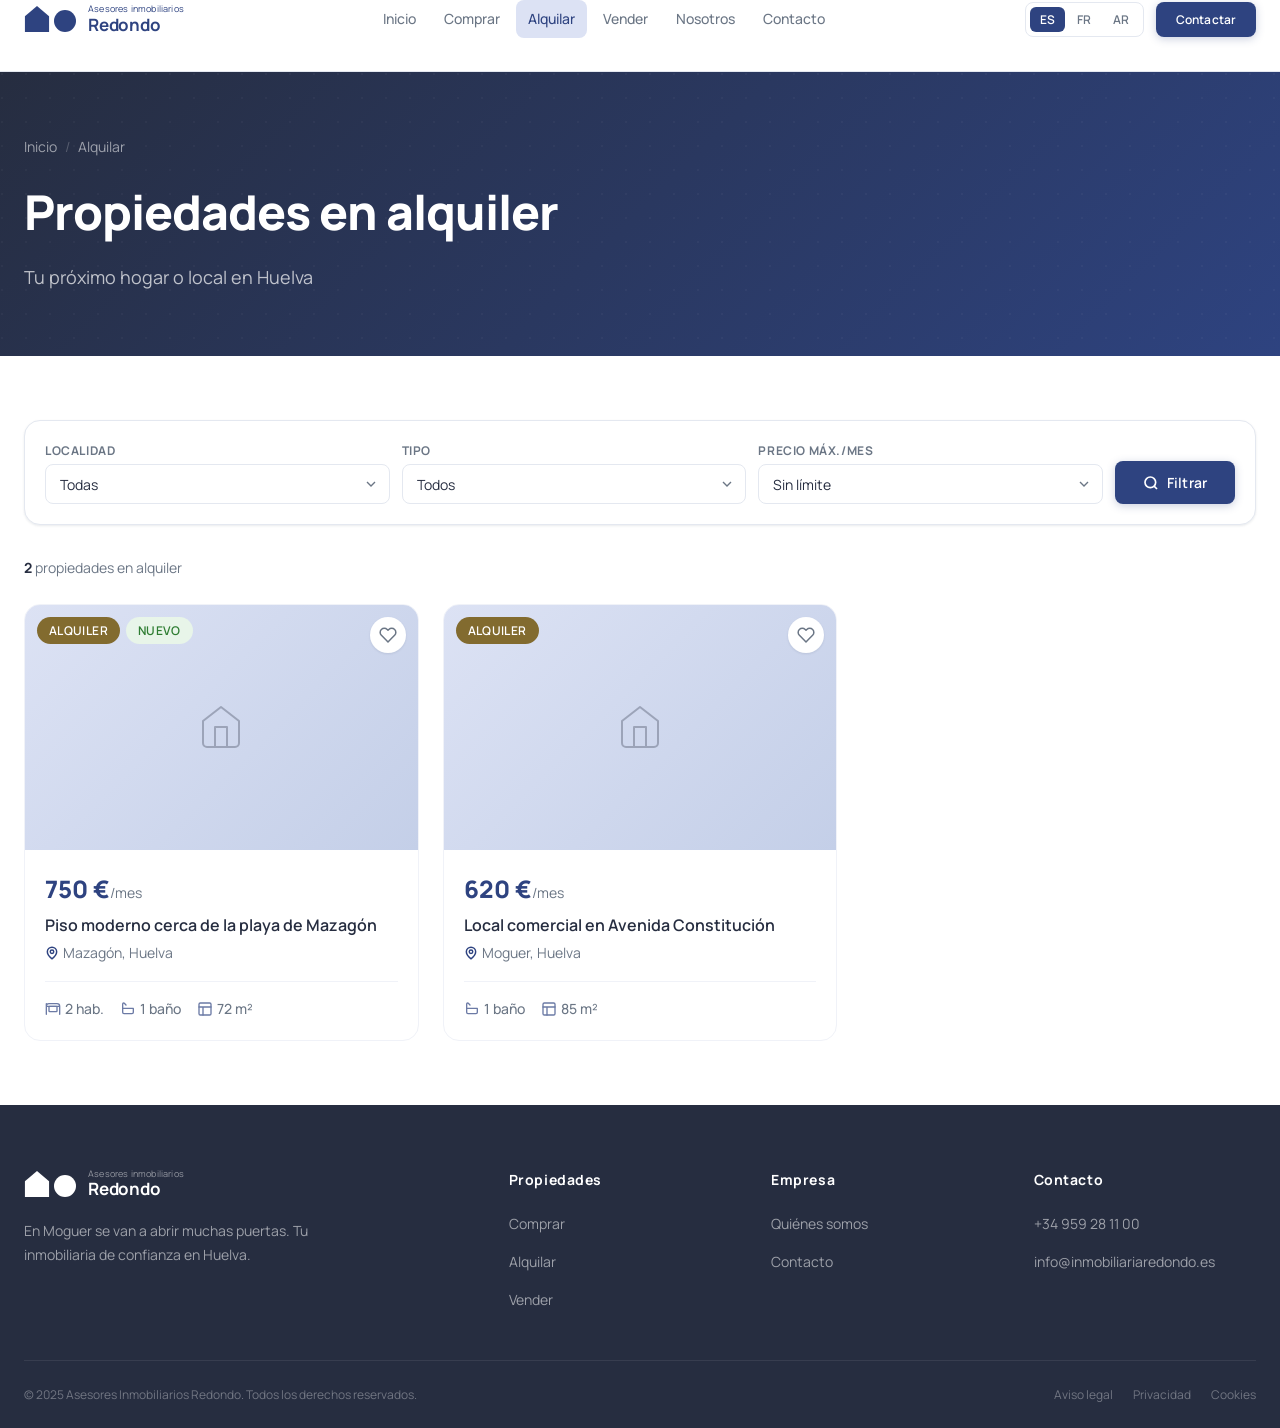
==== inmobiliaria-redondo/alquiler.html @ 1a1a8c9d "Add files via upload" ====
<!DOCTYPE html>
<html lang="es" dir="ltr">
<head>
  <meta charset="UTF-8">
  <meta name="viewport" content="width=device-width, initial-scale=1.0">
  <title>Alquilar — Asesores Inmobiliarios Redondo</title>
  <meta name="description" content="Propiedades en alquiler en Moguer y Huelva. Pisos, locales y más. Asesores Inmobiliarios Redondo.">
  <link rel="preconnect" href="https://fonts.googleapis.com">
  <link rel="preconnect" href="https://fonts.gstatic.com" crossorigin>
  <link href="https://fonts.googleapis.com/css2?family=Manrope:wght@300;400;500;600;700;800&display=swap" rel="stylesheet">
  <link rel="stylesheet" href="./assets/css/styles.css">
</head>
<body class="page-body">

  <header class="header" role="banner">
    <div class="container">
      <div class="header-inner">
        <a href="./index.html" class="logo" aria-label="Asesores Inmobiliarios Redondo — Inicio">
          <div class="logo-mark">
            <svg class="logo-house" width="28" height="30" viewBox="0 0 28 30" aria-hidden="true"><polygon points="14,1 27,12 27,29 1,29 1,12"/></svg>
            <svg class="logo-circle-svg" width="23" height="23" viewBox="0 0 23 23" aria-hidden="true"><circle cx="11.5" cy="11.5" r="11.5"/></svg>
          </div>
          <div class="logo-text">
            <span class="eyebrow">Asesores inmobiliarios</span>
            <span class="brand">Redondo</span>
          </div>
        </a>
        <nav class="nav" aria-label="Navegación principal">
          <a href="./index.html"    class="nav-link">Inicio</a>
          <a href="./comprar.html"  class="nav-link">Comprar</a>
          <a href="./alquiler.html" class="nav-link">Alquilar</a>
          <a href="./vender.html"   class="nav-link">Vender</a>
          <a href="./nosotros.html" class="nav-link">Nosotros</a>
          <a href="./contacto.html" class="nav-link">Contacto</a>
        </nav>
        <div class="header-actions">
          <div class="lang-selector" role="group" aria-label="Idioma">
            <button class="lang-btn active" data-lang="es">ES</button>
            <button class="lang-btn" data-lang="fr">FR</button>
            <button class="lang-btn" data-lang="ar">AR</button>
          </div>
          <a href="./contacto.html" class="btn btn-primary btn-sm">Contactar</a>
          <button class="nav-toggle" aria-expanded="false" aria-label="Abrir menú">
            <span></span><span></span><span></span>
          </button>
        </div>
      </div>
    </div>
  </header>

  <nav class="mobile-nav" aria-label="Menú móvil">
    <a href="./index.html"    class="nav-link">Inicio</a>
    <a href="./comprar.html"  class="nav-link">Comprar</a>
    <a href="./alquiler.html" class="nav-link">Alquilar</a>
    <a href="./vender.html"   class="nav-link">Vender</a>
    <a href="./nosotros.html" class="nav-link">Nosotros</a>
    <a href="./contacto.html" class="nav-link">Contacto</a>
    <div class="mobile-lang">
      <button class="lang-btn active" data-lang="es">ES</button>
      <button class="lang-btn" data-lang="fr">FR</button>
      <button class="lang-btn" data-lang="ar">AR</button>
    </div>
  </nav>

  <main>
    <section class="page-hero" aria-label="Propiedades en alquiler">
      <div class="container">
        <nav class="breadcrumb" aria-label="Ruta de navegación">
          <a href="./index.html">Inicio</a>
          <span class="breadcrumb-sep" aria-hidden="true">/</span>
          <span aria-current="page">Alquilar</span>
        </nav>
        <h1 class="page-hero-title">Propiedades en alquiler</h1>
        <p class="page-hero-subtitle">Tu próximo hogar o local en Huelva</p>
      </div>
    </section>

    <section class="section-sm">
      <div class="container">

        <div class="filters-bar" role="search" aria-label="Filtros">
          <div class="filter-group">
            <label class="filter-label" for="fa-localidad">Localidad</label>
            <select class="filter-control" id="fa-localidad">
              <option value="">Todas</option>
              <option value="moguer">Moguer</option>
              <option value="huelva">Huelva capital</option>
              <option value="mazagon">Mazagón</option>
              <option value="almonte">Almonte</option>
            </select>
          </div>
          <div class="filter-group">
            <label class="filter-label" for="fa-tipo">Tipo</label>
            <select class="filter-control" id="fa-tipo">
              <option value="">Todos</option>
              <option value="piso">Piso / Apartamento</option>
              <option value="chalet">Chalet</option>
              <option value="local">Local comercial</option>
            </select>
          </div>
          <div class="filter-group">
            <label class="filter-label" for="fa-precio">Precio máx./mes</label>
            <select class="filter-control" id="fa-precio">
              <option value="">Sin límite</option>
              <option value="500">Hasta 500 €</option>
              <option value="800">Hasta 800 €</option>
              <option value="1200">Hasta 1.200 €</option>
              <option value="2000">Hasta 2.000 €</option>
            </select>
          </div>
          <button class="btn btn-primary" onclick="filterAlquiler()" style="align-self:flex-end">
            <svg width="16" height="16" viewBox="0 0 24 24" fill="none" stroke="currentColor" stroke-width="2.5" aria-hidden="true"><circle cx="11" cy="11" r="8"/><path d="m21 21-4.35-4.35"/></svg>
            Filtrar
          </button>
        </div>

        <div class="results-meta">
          <p class="results-count"><strong id="results-count-a">2</strong> propiedades en alquiler</p>
        </div>

        <div class="property-grid" id="alquiler-grid" aria-label="Propiedades en alquiler"></div>

      </div>
    </section>
  </main>

  <footer class="footer" role="contentinfo">
    <div class="container">
      <div class="footer-grid">
        <div class="footer-brand">
          <a href="./index.html" class="logo">
            <div class="logo-mark">
              <svg class="logo-house" width="28" height="30" viewBox="0 0 28 30" aria-hidden="true"><polygon points="14,1 27,12 27,29 1,29 1,12"/></svg>
              <svg class="logo-circle-svg" width="23" height="23" viewBox="0 0 23 23" aria-hidden="true"><circle cx="11.5" cy="11.5" r="11.5"/></svg>
            </div>
            <div class="logo-text">
              <span class="eyebrow">Asesores inmobiliarios</span>
              <span class="brand">Redondo</span>
            </div>
          </a>
          <p class="footer-desc">En Moguer se van a abrir muchas puertas. Tu inmobiliaria de confianza en Huelva.</p>
        </div>
        <div>
          <h3 class="footer-col-title">Propiedades</h3>
          <ul class="footer-links">
            <li><a href="./comprar.html"  class="footer-link">Comprar</a></li>
            <li><a href="./alquiler.html" class="footer-link">Alquilar</a></li>
            <li><a href="./vender.html"   class="footer-link">Vender</a></li>
          </ul>
        </div>
        <div>
          <h3 class="footer-col-title">Empresa</h3>
          <ul class="footer-links">
            <li><a href="./nosotros.html" class="footer-link">Quiénes somos</a></li>
            <li><a href="./contacto.html" class="footer-link">Contacto</a></li>
          </ul>
        </div>
        <div>
          <h3 class="footer-col-title">Contacto</h3>
          <ul class="footer-links">
            <li><a href="tel:+34959281100" class="footer-link">+34 959 28 11 00</a></li>
            <li><a href="mailto:info@inmobiliariaredondo.es" class="footer-link">info@inmobiliariaredondo.es</a></li>
          </ul>
        </div>
      </div>
      <div class="footer-bottom">
        <p class="footer-copy">© 2025 Asesores Inmobiliarios Redondo. Todos los derechos reservados.</p>
        <nav class="footer-legal" aria-label="Legal">
          <a href="#">Aviso legal</a>
          <a href="#">Privacidad</a>
          <a href="#">Cookies</a>
        </nav>
      </div>
    </div>
  </footer>

  <script src="./assets/js/i18n.js"></script>
  <script src="./assets/js/properties.js"></script>
  <script src="./assets/js/main.js"></script>
  <script>
    var allAlquiler = [];

    document.addEventListener('DOMContentLoaded', function () {
      allAlquiler = window.Properties.getAlquiler();
      renderAlquiler(allAlquiler);
    });

    function renderAlquiler(props) {
      var grid = document.getElementById('alquiler-grid');
      document.getElementById('results-count-a').textContent = props.length;
      window.Properties.renderGrid(grid, props, './');
    }

    function filterAlquiler() {
      var localidad = document.getElementById('fa-localidad').value.toLowerCase();
      var tipo      = document.getElementById('fa-tipo').value.toLowerCase();
      var precioMax = parseInt(document.getElementById('fa-precio').value, 10) || Infinity;

      var filtered = allAlquiler.filter(function (p) {
        return (!localidad || p.localidad.toLowerCase().includes(localidad)) &&
               (!tipo      || p.categoria === tipo) &&
               (p.precio <= precioMax);
      });
      renderAlquiler(filtered);
    }
  </script>
</body>
</html>
---- inmobiliaria-redondo/assets/css/styles.css ----
/* ============================================================
   Inmobiliaria Redondo — Stylesheet
   ============================================================ */

/* ── Google Fonts ─────────────────────────────────────────── */
@import url('https://fonts.googleapis.com/css2?family=Manrope:wght@300;400;500;600;700;800&display=swap');

/* ── Custom Properties ────────────────────────────────────── */
:root {
  /* Brand colors */
  --c-primary:       #2e4380;
  --c-primary-light: #dce2f4;
  --c-dark:          #262d40;
  --c-gold:          #826b2f;
  --c-beige:         #d6c393;
  --c-white:         #ffffff;

  /* UI colors */
  --c-bg:            #f7f8fc;
  --c-surface:       #ffffff;
  --c-text:          #262d40;
  --c-text-muted:    #6b7685;
  --c-border:        #e4e8f0;
  --c-border-light:  #f0f2f8;

  /* Shadows */
  --shadow-sm:  0 1px 3px rgba(38,45,64,.06), 0 1px 2px rgba(38,45,64,.04);
  --shadow-md:  0 4px 12px rgba(38,45,64,.08), 0 2px 6px rgba(38,45,64,.05);
  --shadow-lg:  0 12px 32px rgba(38,45,64,.10), 0 4px 12px rgba(38,45,64,.06);
  --shadow-xl:  0 24px 48px rgba(38,45,64,.12);

  /* Spacing */
  --space-1:  0.25rem;
  --space-2:  0.5rem;
  --space-3:  0.75rem;
  --space-4:  1rem;
  --space-5:  1.25rem;
  --space-6:  1.5rem;
  --space-8:  2rem;
  --space-10: 2.5rem;
  --space-12: 3rem;
  --space-16: 4rem;
  --space-20: 5rem;
  --space-24: 6rem;
  --space-32: 8rem;

  /* Border radius */
  --radius-sm:  4px;
  --radius-md:  8px;
  --radius-lg:  12px;
  --radius-xl:  16px;
  --radius-2xl: 24px;
  --radius-full: 9999px;

  /* Typography */
  --font:        'Manrope', -apple-system, BlinkMacSystemFont, 'Segoe UI', sans-serif;
  --text-xs:    0.75rem;
  --text-sm:    0.875rem;
  --text-base:  1rem;
  --text-lg:    1.125rem;
  --text-xl:    1.25rem;
  --text-2xl:   1.5rem;
  --text-3xl:   1.875rem;
  --text-4xl:   2.25rem;
  --text-5xl:   3rem;
  --text-6xl:   3.75rem;

  /* Transitions */
  --transition: 200ms ease;
  --transition-slow: 350ms ease;

  /* Layout */
  --container-max: 1280px;
  --header-h: 72px;
}

/* ── Reset ────────────────────────────────────────────────── */
*, *::before, *::after { box-sizing: border-box; margin: 0; padding: 0; }

html {
  font-size: 16px;
  scroll-behavior: smooth;
  -webkit-text-size-adjust: 100%;
}

body {
  font-family: var(--font);
  font-size: var(--text-base);
  line-height: 1.6;
  color: var(--c-text);
  background: var(--c-white);
  -webkit-font-smoothing: antialiased;
}

img, video { display: block; max-width: 100%; height: auto; }
a { color: inherit; text-decoration: none; }
ul, ol { list-style: none; }
button { font-family: inherit; cursor: pointer; border: none; background: none; }
input, textarea, select { font-family: inherit; }
svg { display: block; }

/* ── Utilities ────────────────────────────────────────────── */
.container {
  width: 100%;
  max-width: var(--container-max);
  margin-inline: auto;
  padding-inline: var(--space-6);
}

.sr-only {
  position: absolute;
  width: 1px; height: 1px;
  padding: 0; margin: -1px;
  overflow: hidden;
  clip: rect(0,0,0,0);
  white-space: nowrap;
  border: 0;
}

.text-center { text-align: center; }
.text-muted  { color: var(--c-text-muted); }
.font-semibold { font-weight: 600; }
.font-bold     { font-weight: 700; }

/* ── Buttons ──────────────────────────────────────────────── */
.btn {
  display: inline-flex;
  align-items: center;
  justify-content: center;
  gap: var(--space-2);
  padding: 0.75rem 1.75rem;
  border-radius: var(--radius-md);
  font-size: var(--text-sm);
  font-weight: 600;
  letter-spacing: 0.01em;
  transition: background var(--transition), color var(--transition),
              box-shadow var(--transition), transform var(--transition);
  white-space: nowrap;
}

.btn:hover { transform: translateY(-1px); }
.btn:active { transform: translateY(0); }

.btn-primary {
  background: var(--c-primary);
  color: var(--c-white);
  box-shadow: 0 2px 8px rgba(46,67,128,.25);
}
.btn-primary:hover {
  background: #253872;
  box-shadow: 0 4px 16px rgba(46,67,128,.35);
}

.btn-secondary {
  background: var(--c-white);
  color: var(--c-primary);
  border: 1.5px solid var(--c-primary);
}
.btn-secondary:hover {
  background: var(--c-primary-light);
}

.btn-ghost {
  background: transparent;
  color: var(--c-primary);
  padding-inline: var(--space-4);
}
.btn-ghost:hover {
  background: var(--c-primary-light);
}

.btn-gold {
  background: var(--c-gold);
  color: var(--c-white);
  box-shadow: 0 2px 8px rgba(130,107,47,.25);
}
.btn-gold:hover {
  background: #6e5a27;
  box-shadow: 0 4px 16px rgba(130,107,47,.35);
}

.btn-lg { padding: 1rem 2.25rem; font-size: var(--text-base); }
.btn-sm { padding: 0.5rem 1.25rem; font-size: var(--text-xs); }

/* ── Badge / Tag ──────────────────────────────────────────── */
.badge {
  display: inline-flex;
  align-items: center;
  padding: 0.25rem 0.75rem;
  border-radius: var(--radius-full);
  font-size: var(--text-xs);
  font-weight: 600;
  letter-spacing: 0.03em;
  text-transform: uppercase;
}

.badge-primary { background: var(--c-primary-light); color: var(--c-primary); }
.badge-gold    { background: #f5edd9; color: var(--c-gold); }
.badge-venta   { background: var(--c-primary); color: var(--c-white); }
.badge-alquiler{ background: var(--c-gold); color: var(--c-white); }
.badge-new     { background: #e8f5e9; color: #2e7d32; }

/* ── Section Titles ───────────────────────────────────────── */
.section-label {
  display: block;
  font-size: var(--text-xs);
  font-weight: 700;
  letter-spacing: 0.1em;
  text-transform: uppercase;
  color: var(--c-primary);
  margin-bottom: var(--space-3);
}

.section-title {
  font-size: clamp(var(--text-2xl), 3.5vw, var(--text-4xl));
  font-weight: 700;
  line-height: 1.2;
  color: var(--c-dark);
  margin-bottom: var(--space-4);
}

.section-subtitle {
  font-size: var(--text-lg);
  color: var(--c-text-muted);
  line-height: 1.7;
  max-width: 56ch;
}

.section { padding-block: var(--space-24); }
.section-sm { padding-block: var(--space-16); }

/* ── Divider ──────────────────────────────────────────────── */
.divider {
  width: 48px;
  height: 3px;
  background: var(--c-primary);
  border-radius: var(--radius-full);
  margin-top: var(--space-4);
}
.divider-gold { background: var(--c-gold); }

/* ============================================================
   HEADER
   ============================================================ */
.header {
  position: fixed;
  top: 0;
  left: 0;
  right: 0;
  z-index: 100;
  height: var(--header-h);
  background: var(--c-white);
  border-bottom: 1px solid var(--c-border);
  transition: box-shadow var(--transition-slow), background var(--transition-slow);
}

.header.scrolled {
  box-shadow: var(--shadow-md);
}

.header-inner {
  display: flex;
  align-items: center;
  justify-content: space-between;
  height: 100%;
}

/* Logo */
.logo {
  display: flex;
  align-items: center;
  gap: var(--space-3);
  flex-shrink: 0;
}

.logo-mark {
  display: flex;
  align-items: flex-end;
  gap: 4px;
}

.logo-house {
  width: 26px;
  height: 28px;
  fill: var(--c-primary);
}

.logo-circle-svg {
  width: 22px;
  height: 22px;
  fill: var(--c-primary);
  margin-bottom: 1px;
}

.logo-text {
  line-height: 1.15;
}

.logo-text .eyebrow {
  display: block;
  font-size: 9px;
  font-weight: 400;
  color: var(--c-primary);
  letter-spacing: 0.02em;
}

.logo-text .brand {
  display: block;
  font-size: 17px;
  font-weight: 700;
  color: var(--c-primary);
  letter-spacing: -0.01em;
}

/* Nav */
.nav {
  display: flex;
  align-items: center;
  gap: var(--space-1);
}

.nav-link {
  display: inline-flex;
  align-items: center;
  padding: var(--space-2) var(--space-3);
  font-size: var(--text-sm);
  font-weight: 500;
  color: var(--c-text-muted);
  border-radius: var(--radius-md);
  transition: color var(--transition), background var(--transition);
  position: relative;
}

.nav-link:hover,
.nav-link.active {
  color: var(--c-primary);
  background: var(--c-primary-light);
}

/* Header actions */
.header-actions {
  display: flex;
  align-items: center;
  gap: var(--space-3);
}

/* Language selector */
.lang-selector {
  display: flex;
  align-items: center;
  gap: 2px;
  border: 1px solid var(--c-border);
  border-radius: var(--radius-md);
  padding: 4px;
}

.lang-btn {
  padding: 4px 10px;
  font-size: var(--text-xs);
  font-weight: 600;
  color: var(--c-text-muted);
  border-radius: 6px;
  transition: color var(--transition), background var(--transition);
}

.lang-btn:hover { color: var(--c-primary); }

.lang-btn.active {
  background: var(--c-primary);
  color: var(--c-white);
}

/* Mobile toggle */
.nav-toggle {
  display: none;
  flex-direction: column;
  justify-content: center;
  gap: 5px;
  width: 36px;
  height: 36px;
  padding: 6px;
  border-radius: var(--radius-md);
  cursor: pointer;
  transition: background var(--transition);
}

.nav-toggle:hover { background: var(--c-primary-light); }

.nav-toggle span {
  display: block;
  height: 2px;
  background: var(--c-dark);
  border-radius: var(--radius-full);
  transition: transform var(--transition), opacity var(--transition), width var(--transition);
}

.nav-toggle.open span:nth-child(1) { transform: translateY(7px) rotate(45deg); }
.nav-toggle.open span:nth-child(2) { opacity: 0; }
.nav-toggle.open span:nth-child(3) { transform: translateY(-7px) rotate(-45deg); }

/* ── Mobile Nav ───────────────────────────────────────────── */
.mobile-nav {
  position: fixed;
  inset: var(--header-h) 0 0 0;
  background: var(--c-white);
  z-index: 99;
  padding: var(--space-6);
  display: flex;
  flex-direction: column;
  gap: var(--space-2);
  transform: translateX(100%);
  transition: transform var(--transition-slow);
  overflow-y: auto;
}

.mobile-nav.open { transform: translateX(0); }

.mobile-nav .nav-link {
  padding: var(--space-4);
  font-size: var(--text-base);
  border: 1px solid var(--c-border-light);
}

.mobile-lang {
  display: flex;
  gap: var(--space-2);
  margin-top: var(--space-4);
  padding-top: var(--space-4);
  border-top: 1px solid var(--c-border);
}

/* ── Page Offset ──────────────────────────────────────────── */
.page-body { padding-top: var(--header-h); }

/* ============================================================
   HERO
   ============================================================ */
.hero {
  position: relative;
  min-height: calc(100svh - var(--header-h));
  display: flex;
  align-items: center;
  background: var(--c-dark);
  overflow: hidden;
}

.hero-bg {
  position: absolute;
  inset: 0;
  background: linear-gradient(135deg, var(--c-dark) 0%, #1a2236 40%, #2e4380 100%);
}

.hero-pattern {
  position: absolute;
  inset: 0;
  opacity: 0.04;
  background-image:
    radial-gradient(circle at 2px 2px, var(--c-white) 1px, transparent 0);
  background-size: 32px 32px;
}

.hero-shapes {
  position: absolute;
  inset: 0;
  pointer-events: none;
}

.hero-shape {
  position: absolute;
  border-radius: var(--radius-full);
  background: var(--c-primary);
  opacity: 0.15;
}

.hero-shape-1 {
  width: 480px;
  height: 480px;
  top: -120px;
  right: -80px;
}

.hero-shape-2 {
  width: 240px;
  height: 240px;
  bottom: 60px;
  right: 200px;
  opacity: 0.08;
}

.hero-shape-3 {
  width: 120px;
  height: 120px;
  top: 40%;
  left: 5%;
  opacity: 0.06;
}

.hero-content {
  position: relative;
  z-index: 2;
  padding-block: var(--space-24);
  max-width: 760px;
}

.hero-label {
  display: inline-flex;
  align-items: center;
  gap: var(--space-2);
  padding: var(--space-2) var(--space-4);
  background: rgba(220,226,244,.12);
  border: 1px solid rgba(220,226,244,.2);
  border-radius: var(--radius-full);
  font-size: var(--text-xs);
  font-weight: 600;
  letter-spacing: 0.08em;
  text-transform: uppercase;
  color: var(--c-beige);
  margin-bottom: var(--space-6);
}

.hero-title {
  font-size: clamp(var(--text-3xl), 5.5vw, var(--text-6xl));
  font-weight: 800;
  line-height: 1.1;
  color: var(--c-white);
  letter-spacing: -0.02em;
  margin-bottom: var(--space-6);
}

.hero-title em {
  font-style: normal;
  color: var(--c-beige);
}

.hero-subtitle {
  font-size: clamp(var(--text-base), 1.8vw, var(--text-lg));
  color: rgba(255,255,255,.72);
  line-height: 1.75;
  margin-bottom: var(--space-10);
  max-width: 52ch;
}

.hero-actions {
  display: flex;
  flex-wrap: wrap;
  gap: var(--space-3);
  margin-bottom: var(--space-12);
}

/* Hero search bar */
.hero-search {
  background: var(--c-white);
  border-radius: var(--radius-xl);
  padding: var(--space-5);
  box-shadow: var(--shadow-xl);
  display: flex;
  flex-wrap: wrap;
  gap: var(--space-3);
  align-items: flex-end;
  max-width: 680px;
}

.hero-search-field {
  display: flex;
  flex-direction: column;
  gap: var(--space-1);
  flex: 1;
  min-width: 140px;
}

.hero-search-field label {
  font-size: var(--text-xs);
  font-weight: 700;
  letter-spacing: 0.05em;
  text-transform: uppercase;
  color: var(--c-text-muted);
}

.hero-search-field select,
.hero-search-field input {
  border: 1.5px solid var(--c-border);
  border-radius: var(--radius-md);
  padding: 0.6rem 0.875rem;
  font-size: var(--text-sm);
  color: var(--c-text);
  background: var(--c-white);
  outline: none;
  transition: border-color var(--transition);
  appearance: none;
}

.hero-search-field select:focus,
.hero-search-field input:focus {
  border-color: var(--c-primary);
}

.hero-search-field select {
  background-image: url("data:image/svg+xml,%3Csvg xmlns='http://www.w3.org/2000/svg' width='16' height='16' viewBox='0 0 24 24' fill='none' stroke='%236b7685' stroke-width='2'%3E%3Cpath d='M6 9l6 6 6-6'/%3E%3C/svg%3E");
  background-repeat: no-repeat;
  background-position: right 10px center;
  padding-right: 2rem;
}

/* Hero stats */
.hero-stats {
  display: flex;
  flex-wrap: wrap;
  gap: var(--space-8);
  margin-top: var(--space-12);
}

.hero-stat-value {
  font-size: var(--text-3xl);
  font-weight: 800;
  color: var(--c-white);
  line-height: 1;
}

.hero-stat-label {
  font-size: var(--text-xs);
  color: rgba(255,255,255,.55);
  font-weight: 500;
  margin-top: var(--space-1);
  letter-spacing: 0.03em;
}

/* ============================================================
   PROPERTY CARDS
   ============================================================ */
.property-grid {
  display: grid;
  grid-template-columns: repeat(auto-fill, minmax(320px, 1fr));
  gap: var(--space-6);
}

.property-card {
  background: var(--c-surface);
  border-radius: var(--radius-xl);
  border: 1px solid var(--c-border-light);
  overflow: hidden;
  transition: box-shadow var(--transition-slow), transform var(--transition-slow);
  cursor: pointer;
}

.property-card:hover {
  box-shadow: var(--shadow-lg);
  transform: translateY(-3px);
}

.property-card-img {
  position: relative;
  aspect-ratio: 16 / 10;
  overflow: hidden;
  background: linear-gradient(135deg, var(--c-primary-light) 0%, #c8d3f0 100%);
}

.property-card-img img {
  width: 100%;
  height: 100%;
  object-fit: cover;
  transition: transform var(--transition-slow);
}

.property-card:hover .property-card-img img {
  transform: scale(1.04);
}

.property-card-img-placeholder {
  width: 100%;
  height: 100%;
  display: flex;
  align-items: center;
  justify-content: center;
  background: linear-gradient(135deg, var(--c-primary-light) 0%, #c4cfe8 100%);
}

.property-card-img-placeholder svg {
  opacity: 0.3;
}

.property-card-badge {
  position: absolute;
  top: var(--space-3);
  left: var(--space-3);
}

.property-card-favorite {
  position: absolute;
  top: var(--space-3);
  right: var(--space-3);
  width: 36px;
  height: 36px;
  background: var(--c-white);
  border-radius: var(--radius-full);
  display: flex;
  align-items: center;
  justify-content: center;
  box-shadow: var(--shadow-sm);
  color: var(--c-text-muted);
  transition: color var(--transition), transform var(--transition);
}

.property-card-favorite:hover {
  color: #e74c3c;
  transform: scale(1.1);
}

.property-card-body {
  padding: var(--space-5);
}

.property-card-price {
  font-size: var(--text-2xl);
  font-weight: 800;
  color: var(--c-primary);
  margin-bottom: var(--space-1);
}

.property-card-price span {
  font-size: var(--text-sm);
  font-weight: 400;
  color: var(--c-text-muted);
}

.property-card-title {
  font-size: var(--text-base);
  font-weight: 600;
  color: var(--c-dark);
  margin-bottom: var(--space-1);
  display: -webkit-box;
  -webkit-line-clamp: 2;
  -webkit-box-orient: vertical;
  overflow: hidden;
}

.property-card-location {
  display: flex;
  align-items: center;
  gap: var(--space-1);
  font-size: var(--text-sm);
  color: var(--c-text-muted);
  margin-bottom: var(--space-4);
}

.property-card-location svg {
  flex-shrink: 0;
  color: var(--c-primary);
}

.property-card-features {
  display: flex;
  align-items: center;
  gap: var(--space-4);
  padding-top: var(--space-4);
  border-top: 1px solid var(--c-border-light);
}

.property-card-feature {
  display: flex;
  align-items: center;
  gap: var(--space-1);
  font-size: var(--text-sm);
  font-weight: 500;
  color: var(--c-text-muted);
}

.property-card-feature svg {
  color: var(--c-primary);
  opacity: 0.7;
}

/* ============================================================
   SERVICES SECTION
   ============================================================ */
.services-grid {
  display: grid;
  grid-template-columns: repeat(auto-fill, minmax(240px, 1fr));
  gap: var(--space-6);
}

.service-card {
  padding: var(--space-8);
  background: var(--c-surface);
  border: 1px solid var(--c-border-light);
  border-radius: var(--radius-xl);
  transition: box-shadow var(--transition-slow), border-color var(--transition-slow), transform var(--transition-slow);
}

.service-card:hover {
  box-shadow: var(--shadow-md);
  border-color: var(--c-primary-light);
  transform: translateY(-2px);
}

.service-icon {
  width: 52px;
  height: 52px;
  background: var(--c-primary-light);
  border-radius: var(--radius-lg);
  display: flex;
  align-items: center;
  justify-content: center;
  margin-bottom: var(--space-5);
  color: var(--c-primary);
}

.service-title {
  font-size: var(--text-lg);
  font-weight: 700;
  color: var(--c-dark);
  margin-bottom: var(--space-3);
}

.service-desc {
  font-size: var(--text-sm);
  color: var(--c-text-muted);
  line-height: 1.7;
}

/* ============================================================
   STATS BAND
   ============================================================ */
.stats-band {
  background: var(--c-primary);
  padding-block: var(--space-16);
}

.stats-grid {
  display: grid;
  grid-template-columns: repeat(auto-fit, minmax(160px, 1fr));
  gap: var(--space-8);
  text-align: center;
}

.stat-value {
  font-size: clamp(var(--text-3xl), 4vw, var(--text-5xl));
  font-weight: 800;
  color: var(--c-white);
  line-height: 1;
  margin-bottom: var(--space-2);
}

.stat-label {
  font-size: var(--text-sm);
  color: rgba(255,255,255,.65);
  font-weight: 500;
  letter-spacing: 0.03em;
}

/* ============================================================
   CTA SECTION
   ============================================================ */
.cta-section {
  background: linear-gradient(135deg, var(--c-dark) 0%, var(--c-primary) 100%);
  padding-block: var(--space-24);
  text-align: center;
  position: relative;
  overflow: hidden;
}

.cta-section::before {
  content: '';
  position: absolute;
  inset: 0;
  background-image: radial-gradient(circle at 2px 2px, rgba(255,255,255,.04) 1px, transparent 0);
  background-size: 28px 28px;
}

.cta-section .container { position: relative; z-index: 1; }

.cta-title {
  font-size: clamp(var(--text-2xl), 3.5vw, var(--text-4xl));
  font-weight: 800;
  color: var(--c-white);
  margin-bottom: var(--space-4);
  letter-spacing: -0.01em;
}

.cta-subtitle {
  font-size: var(--text-lg);
  color: rgba(255,255,255,.7);
  margin-bottom: var(--space-10);
  max-width: 52ch;
  margin-inline: auto;
}

.cta-actions {
  display: flex;
  flex-wrap: wrap;
  gap: var(--space-4);
  justify-content: center;
}

/* ============================================================
   PAGE HERO (páginas interiores)
   ============================================================ */
.page-hero {
  background: linear-gradient(135deg, var(--c-dark) 0%, var(--c-primary) 100%);
  padding-block: var(--space-16);
  position: relative;
  overflow: hidden;
}

.page-hero::before {
  content: '';
  position: absolute;
  inset: 0;
  background-image: radial-gradient(circle at 2px 2px, rgba(255,255,255,.03) 1px, transparent 0);
  background-size: 24px 24px;
}

.page-hero .container { position: relative; z-index: 1; }

.page-hero-title {
  font-size: clamp(var(--text-3xl), 4vw, var(--text-5xl));
  font-weight: 800;
  color: var(--c-white);
  letter-spacing: -0.02em;
  margin-bottom: var(--space-3);
}

.page-hero-subtitle {
  font-size: var(--text-lg);
  color: rgba(255,255,255,.7);
}

/* Breadcrumb */
.breadcrumb {
  display: flex;
  align-items: center;
  gap: var(--space-2);
  font-size: var(--text-sm);
  color: rgba(255,255,255,.55);
  margin-bottom: var(--space-4);
}

.breadcrumb a { color: rgba(255,255,255,.55); transition: color var(--transition); }
.breadcrumb a:hover { color: var(--c-white); }
.breadcrumb-sep { opacity: 0.4; }

/* ============================================================
   FILTERS BAR
   ============================================================ */
.filters-bar {
  background: var(--c-surface);
  border: 1px solid var(--c-border);
  border-radius: var(--radius-xl);
  padding: var(--space-5);
  display: flex;
  flex-wrap: wrap;
  gap: var(--space-3);
  align-items: flex-end;
  margin-bottom: var(--space-8);
  box-shadow: var(--shadow-sm);
}

.filter-group {
  display: flex;
  flex-direction: column;
  gap: var(--space-1);
  flex: 1;
  min-width: 140px;
}

.filter-label {
  font-size: var(--text-xs);
  font-weight: 700;
  letter-spacing: 0.05em;
  text-transform: uppercase;
  color: var(--c-text-muted);
}

.filter-control {
  border: 1.5px solid var(--c-border);
  border-radius: var(--radius-md);
  padding: 0.6rem 0.875rem;
  font-size: var(--text-sm);
  color: var(--c-text);
  background: var(--c-white);
  outline: none;
  transition: border-color var(--transition);
  appearance: none;
  background-image: url("data:image/svg+xml,%3Csvg xmlns='http://www.w3.org/2000/svg' width='16' height='16' viewBox='0 0 24 24' fill='none' stroke='%236b7685' stroke-width='2'%3E%3Cpath d='M6 9l6 6 6-6'/%3E%3C/svg%3E");
  background-repeat: no-repeat;
  background-position: right 10px center;
  padding-right: 2rem;
}

.filter-control:focus { border-color: var(--c-primary); }

/* Results count */
.results-meta {
  display: flex;
  align-items: center;
  justify-content: space-between;
  gap: var(--space-4);
  flex-wrap: wrap;
  margin-bottom: var(--space-6);
}

.results-count {
  font-size: var(--text-sm);
  color: var(--c-text-muted);
}

.results-count strong { color: var(--c-dark); font-weight: 700; }

.sort-control {
  display: flex;
  align-items: center;
  gap: var(--space-2);
  font-size: var(--text-sm);
  color: var(--c-text-muted);
}

.sort-control select {
  border: 1px solid var(--c-border);
  border-radius: var(--radius-md);
  padding: 0.375rem 2rem 0.375rem 0.75rem;
  font-size: var(--text-sm);
  color: var(--c-text);
  background: var(--c-white);
  appearance: none;
  background-image: url("data:image/svg+xml,%3Csvg xmlns='http://www.w3.org/2000/svg' width='14' height='14' viewBox='0 0 24 24' fill='none' stroke='%236b7685' stroke-width='2'%3E%3Cpath d='M6 9l6 6 6-6'/%3E%3C/svg%3E");
  background-repeat: no-repeat;
  background-position: right 8px center;
  outline: none;
}

/* ============================================================
   PROPERTY DETAIL PAGE
   ============================================================ */
.property-gallery {
  display: grid;
  grid-template-columns: 2fr 1fr;
  grid-template-rows: repeat(2, 220px);
  gap: var(--space-3);
  border-radius: var(--radius-xl);
  overflow: hidden;
}

.gallery-main {
  grid-row: span 2;
  background: var(--c-primary-light);
  position: relative;
  overflow: hidden;
}

.gallery-thumb {
  background: #c8d3f0;
  position: relative;
  overflow: hidden;
}

.gallery-main img,
.gallery-thumb img {
  width: 100%;
  height: 100%;
  object-fit: cover;
  transition: transform var(--transition-slow);
}

.gallery-main:hover img,
.gallery-thumb:hover img { transform: scale(1.03); }

.gallery-placeholder {
  width: 100%;
  height: 100%;
  display: flex;
  align-items: center;
  justify-content: center;
  background: linear-gradient(135deg, var(--c-primary-light), #c4cfe8);
}

.property-detail-grid {
  display: grid;
  grid-template-columns: 1fr 380px;
  gap: var(--space-10);
  align-items: start;
}

.property-detail-sidebar {
  position: sticky;
  top: calc(var(--header-h) + var(--space-6));
}

.contact-card {
  background: var(--c-surface);
  border: 1px solid var(--c-border);
  border-radius: var(--radius-xl);
  padding: var(--space-6);
  box-shadow: var(--shadow-md);
}

.contact-card-title {
  font-size: var(--text-lg);
  font-weight: 700;
  color: var(--c-dark);
  margin-bottom: var(--space-5);
}

.form-group {
  display: flex;
  flex-direction: column;
  gap: var(--space-1);
  margin-bottom: var(--space-4);
}

.form-label {
  font-size: var(--text-sm);
  font-weight: 600;
  color: var(--c-text);
}

.form-control {
  border: 1.5px solid var(--c-border);
  border-radius: var(--radius-md);
  padding: 0.75rem 1rem;
  font-size: var(--text-sm);
  color: var(--c-text);
  background: var(--c-white);
  outline: none;
  transition: border-color var(--transition), box-shadow var(--transition);
  width: 100%;
  font-family: var(--font);
}

.form-control:focus {
  border-color: var(--c-primary);
  box-shadow: 0 0 0 3px rgba(46,67,128,.1);
}

textarea.form-control { resize: vertical; min-height: 100px; }

.form-consent {
  display: flex;
  align-items: flex-start;
  gap: var(--space-2);
  margin-bottom: var(--space-4);
}

.form-consent input { margin-top: 3px; flex-shrink: 0; accent-color: var(--c-primary); }
.form-consent label { font-size: var(--text-xs); color: var(--c-text-muted); line-height: 1.5; }
.form-consent a { color: var(--c-primary); text-decoration: underline; }

/* Property specs */
.property-specs {
  display: grid;
  grid-template-columns: repeat(auto-fill, minmax(120px, 1fr));
  gap: var(--space-4);
  padding: var(--space-6);
  background: var(--c-bg);
  border-radius: var(--radius-xl);
  margin-block: var(--space-6);
}

.spec-item {
  text-align: center;
}

.spec-value {
  display: block;
  font-size: var(--text-xl);
  font-weight: 700;
  color: var(--c-primary);
  line-height: 1;
  margin-bottom: var(--space-1);
}

.spec-label {
  font-size: var(--text-xs);
  color: var(--c-text-muted);
  font-weight: 500;
}

/* Features list */
.features-list {
  display: grid;
  grid-template-columns: repeat(auto-fill, minmax(200px, 1fr));
  gap: var(--space-3);
}

.feature-item {
  display: flex;
  align-items: center;
  gap: var(--space-2);
  font-size: var(--text-sm);
  color: var(--c-text);
}

.feature-item svg { color: var(--c-primary); flex-shrink: 0; }

/* ============================================================
   WHY US / ABOUT
   ============================================================ */
.why-grid {
  display: grid;
  grid-template-columns: 1fr 1fr;
  gap: var(--space-16);
  align-items: center;
}

.why-img-wrap {
  position: relative;
}

.why-img-main {
  aspect-ratio: 4/5;
  background: linear-gradient(135deg, var(--c-primary-light) 0%, #b8c6e8 100%);
  border-radius: var(--radius-2xl);
  overflow: hidden;
}

.why-img-main img {
  width: 100%;
  height: 100%;
  object-fit: cover;
}

.why-img-badge {
  position: absolute;
  bottom: -var(--space-6);
  right: -var(--space-6);
  background: var(--c-white);
  border-radius: var(--radius-xl);
  padding: var(--space-5);
  box-shadow: var(--shadow-lg);
  text-align: center;
  min-width: 140px;
}

.why-img-badge .num {
  font-size: var(--text-3xl);
  font-weight: 800;
  color: var(--c-primary);
  line-height: 1;
}

.why-img-badge .lbl {
  font-size: var(--text-xs);
  color: var(--c-text-muted);
  margin-top: var(--space-1);
}

.why-points {
  display: flex;
  flex-direction: column;
  gap: var(--space-5);
  margin-top: var(--space-8);
}

.why-point {
  display: flex;
  gap: var(--space-4);
}

.why-point-icon {
  width: 44px;
  height: 44px;
  flex-shrink: 0;
  background: var(--c-primary-light);
  border-radius: var(--radius-lg);
  display: flex;
  align-items: center;
  justify-content: center;
  color: var(--c-primary);
  margin-top: 2px;
}

.why-point-title {
  font-size: var(--text-base);
  font-weight: 700;
  color: var(--c-dark);
  margin-bottom: var(--space-1);
}

.why-point-desc {
  font-size: var(--text-sm);
  color: var(--c-text-muted);
  line-height: 1.7;
}

/* ============================================================
   TEAM
   ============================================================ */
.team-grid {
  display: grid;
  grid-template-columns: repeat(auto-fill, minmax(240px, 1fr));
  gap: var(--space-6);
}

.team-card {
  background: var(--c-surface);
  border: 1px solid var(--c-border-light);
  border-radius: var(--radius-xl);
  overflow: hidden;
  text-align: center;
  transition: box-shadow var(--transition-slow), transform var(--transition-slow);
}

.team-card:hover {
  box-shadow: var(--shadow-md);
  transform: translateY(-2px);
}

.team-card-img {
  aspect-ratio: 1;
  background: linear-gradient(135deg, var(--c-primary-light) 0%, #b8c6e8 100%);
  display: flex;
  align-items: center;
  justify-content: center;
}

.team-card-body {
  padding: var(--space-5);
}

.team-card-name {
  font-size: var(--text-lg);
  font-weight: 700;
  color: var(--c-dark);
}

.team-card-role {
  font-size: var(--text-sm);
  color: var(--c-primary);
  font-weight: 500;
  margin-top: var(--space-1);
}

/* ============================================================
   TESTIMONIALS
   ============================================================ */
.testimonials-grid {
  display: grid;
  grid-template-columns: repeat(auto-fill, minmax(300px, 1fr));
  gap: var(--space-6);
}

.testimonial-card {
  background: var(--c-surface);
  border: 1px solid var(--c-border-light);
  border-radius: var(--radius-xl);
  padding: var(--space-6);
  transition: box-shadow var(--transition-slow);
}

.testimonial-card:hover { box-shadow: var(--shadow-md); }

.testimonial-stars {
  display: flex;
  gap: 2px;
  margin-bottom: var(--space-4);
  color: #f59e0b;
}

.testimonial-text {
  font-size: var(--text-base);
  color: var(--c-text);
  line-height: 1.75;
  font-style: italic;
  margin-bottom: var(--space-5);
}

.testimonial-author {
  display: flex;
  align-items: center;
  gap: var(--space-3);
}

.testimonial-avatar {
  width: 44px;
  height: 44px;
  border-radius: var(--radius-full);
  background: var(--c-primary-light);
  display: flex;
  align-items: center;
  justify-content: center;
  font-size: var(--text-lg);
  font-weight: 700;
  color: var(--c-primary);
  flex-shrink: 0;
}

.testimonial-name {
  font-size: var(--text-sm);
  font-weight: 700;
  color: var(--c-dark);
}

.testimonial-city {
  font-size: var(--text-xs);
  color: var(--c-text-muted);
}

/* ============================================================
   CONTACT PAGE
   ============================================================ */
.contact-grid {
  display: grid;
  grid-template-columns: 1fr 1.5fr;
  gap: var(--space-12);
  align-items: start;
}

.contact-info-card {
  background: var(--c-primary);
  border-radius: var(--radius-xl);
  padding: var(--space-10);
  color: var(--c-white);
}

.contact-info-title {
  font-size: var(--text-2xl);
  font-weight: 800;
  color: var(--c-white);
  margin-bottom: var(--space-6);
}

.contact-info-list {
  display: flex;
  flex-direction: column;
  gap: var(--space-5);
}

.contact-info-item {
  display: flex;
  gap: var(--space-4);
  align-items: flex-start;
}

.contact-info-icon {
  width: 44px;
  height: 44px;
  background: rgba(255,255,255,.12);
  border-radius: var(--radius-md);
  display: flex;
  align-items: center;
  justify-content: center;
  flex-shrink: 0;
}

.contact-info-label {
  font-size: var(--text-xs);
  font-weight: 600;
  letter-spacing: 0.06em;
  text-transform: uppercase;
  color: rgba(255,255,255,.55);
  margin-bottom: 2px;
}

.contact-info-value {
  font-size: var(--text-sm);
  color: var(--c-white);
  line-height: 1.5;
}

.contact-form-card {
  background: var(--c-surface);
  border: 1px solid var(--c-border);
  border-radius: var(--radius-xl);
  padding: var(--space-8);
  box-shadow: var(--shadow-sm);
}

/* ============================================================
   FOOTER
   ============================================================ */
.footer {
  background: var(--c-dark);
  color: rgba(255,255,255,.7);
  padding-top: var(--space-16);
}

.footer-grid {
  display: grid;
  grid-template-columns: 2fr 1fr 1fr 1fr;
  gap: var(--space-10);
  padding-bottom: var(--space-12);
  border-bottom: 1px solid rgba(255,255,255,.08);
}

.footer-brand .logo-text .eyebrow { color: rgba(255,255,255,.5); }
.footer-brand .logo-text .brand   { color: var(--c-white); }
.footer-brand .logo-house         { fill: var(--c-white); }
.footer-brand .logo-circle-svg    { fill: var(--c-white); }

.footer-desc {
  font-size: var(--text-sm);
  line-height: 1.75;
  color: rgba(255,255,255,.55);
  margin-top: var(--space-5);
  max-width: 32ch;
}

.footer-contact-list {
  display: flex;
  flex-direction: column;
  gap: var(--space-3);
  margin-top: var(--space-6);
}

.footer-contact-item {
  display: flex;
  align-items: flex-start;
  gap: var(--space-2);
  font-size: var(--text-sm);
  color: rgba(255,255,255,.55);
}

.footer-contact-item svg { flex-shrink: 0; margin-top: 2px; color: var(--c-beige); }

.footer-col-title {
  font-size: var(--text-sm);
  font-weight: 700;
  color: var(--c-white);
  letter-spacing: 0.04em;
  margin-bottom: var(--space-5);
}

.footer-links {
  display: flex;
  flex-direction: column;
  gap: var(--space-3);
}

.footer-link {
  font-size: var(--text-sm);
  color: rgba(255,255,255,.55);
  transition: color var(--transition);
}

.footer-link:hover { color: var(--c-white); }

.footer-social {
  display: flex;
  gap: var(--space-3);
  margin-top: var(--space-5);
}

.social-btn {
  width: 38px;
  height: 38px;
  background: rgba(255,255,255,.08);
  border-radius: var(--radius-md);
  display: flex;
  align-items: center;
  justify-content: center;
  color: rgba(255,255,255,.6);
  transition: background var(--transition), color var(--transition);
}

.social-btn:hover {
  background: var(--c-primary);
  color: var(--c-white);
}

.footer-bottom {
  display: flex;
  align-items: center;
  justify-content: space-between;
  flex-wrap: wrap;
  gap: var(--space-4);
  padding-block: var(--space-6);
}

.footer-copy {
  font-size: var(--text-xs);
  color: rgba(255,255,255,.35);
}

.footer-legal {
  display: flex;
  gap: var(--space-5);
}

.footer-legal a {
  font-size: var(--text-xs);
  color: rgba(255,255,255,.35);
  transition: color var(--transition);
}

.footer-legal a:hover { color: rgba(255,255,255,.7); }

/* ============================================================
   MAP PLACEHOLDER
   ============================================================ */
.map-placeholder {
  background: linear-gradient(135deg, var(--c-primary-light) 0%, #c4cfe8 100%);
  border-radius: var(--radius-xl);
  height: 320px;
  display: flex;
  align-items: center;
  justify-content: center;
  flex-direction: column;
  gap: var(--space-3);
  color: var(--c-primary);
  font-weight: 600;
  margin-top: var(--space-8);
}

/* ============================================================
   ANIMATIONS
   ============================================================ */
@keyframes fadeUp {
  from { opacity: 0; transform: translateY(20px); }
  to   { opacity: 1; transform: translateY(0); }
}

@keyframes fadeIn {
  from { opacity: 0; }
  to   { opacity: 1; }
}

.animate-fade-up {
  animation: fadeUp 0.6s ease both;
}

.animate-fade-in {
  animation: fadeIn 0.5s ease both;
}

.delay-1 { animation-delay: 0.1s; }
.delay-2 { animation-delay: 0.2s; }
.delay-3 { animation-delay: 0.3s; }
.delay-4 { animation-delay: 0.4s; }

@media (prefers-reduced-motion: reduce) {
  *, *::before, *::after {
    animation-duration: 0.01ms !important;
    animation-iteration-count: 1 !important;
    transition-duration: 0.01ms !important;
  }
}

/* ============================================================
   RESPONSIVE
   ============================================================ */
@media (max-width: 1024px) {
  .property-detail-grid { grid-template-columns: 1fr; }
  .property-detail-sidebar { position: static; }
  .why-grid { grid-template-columns: 1fr; }
  .why-img-wrap { display: none; }
  .footer-grid { grid-template-columns: 1fr 1fr; gap: var(--space-8); }
  .contact-grid { grid-template-columns: 1fr; }
}

@media (max-width: 768px) {
  :root { --header-h: 64px; }

  .nav { display: none; }
  .nav-toggle { display: flex; }
  .header-actions .btn { display: none; }

  .hero-content { padding-block: var(--space-16); }

  .hero-search {
    flex-direction: column;
  }

  .hero-search-field { min-width: unset; width: 100%; }

  .hero-stats { gap: var(--space-6); }

  .property-gallery {
    grid-template-columns: 1fr;
    grid-template-rows: 240px;
  }

  .gallery-thumb { display: none; }
  .gallery-main { grid-row: span 1; }

  .footer-grid { grid-template-columns: 1fr; gap: var(--space-8); }
  .footer-bottom { flex-direction: column; align-items: flex-start; }

  .section { padding-block: var(--space-16); }
  .section-sm { padding-block: var(--space-12); }
}

@media (max-width: 480px) {
  .container { padding-inline: var(--space-4); }
  .hero-actions { flex-direction: column; }
  .hero-actions .btn { width: 100%; }
  .cta-actions { flex-direction: column; align-items: center; }
}
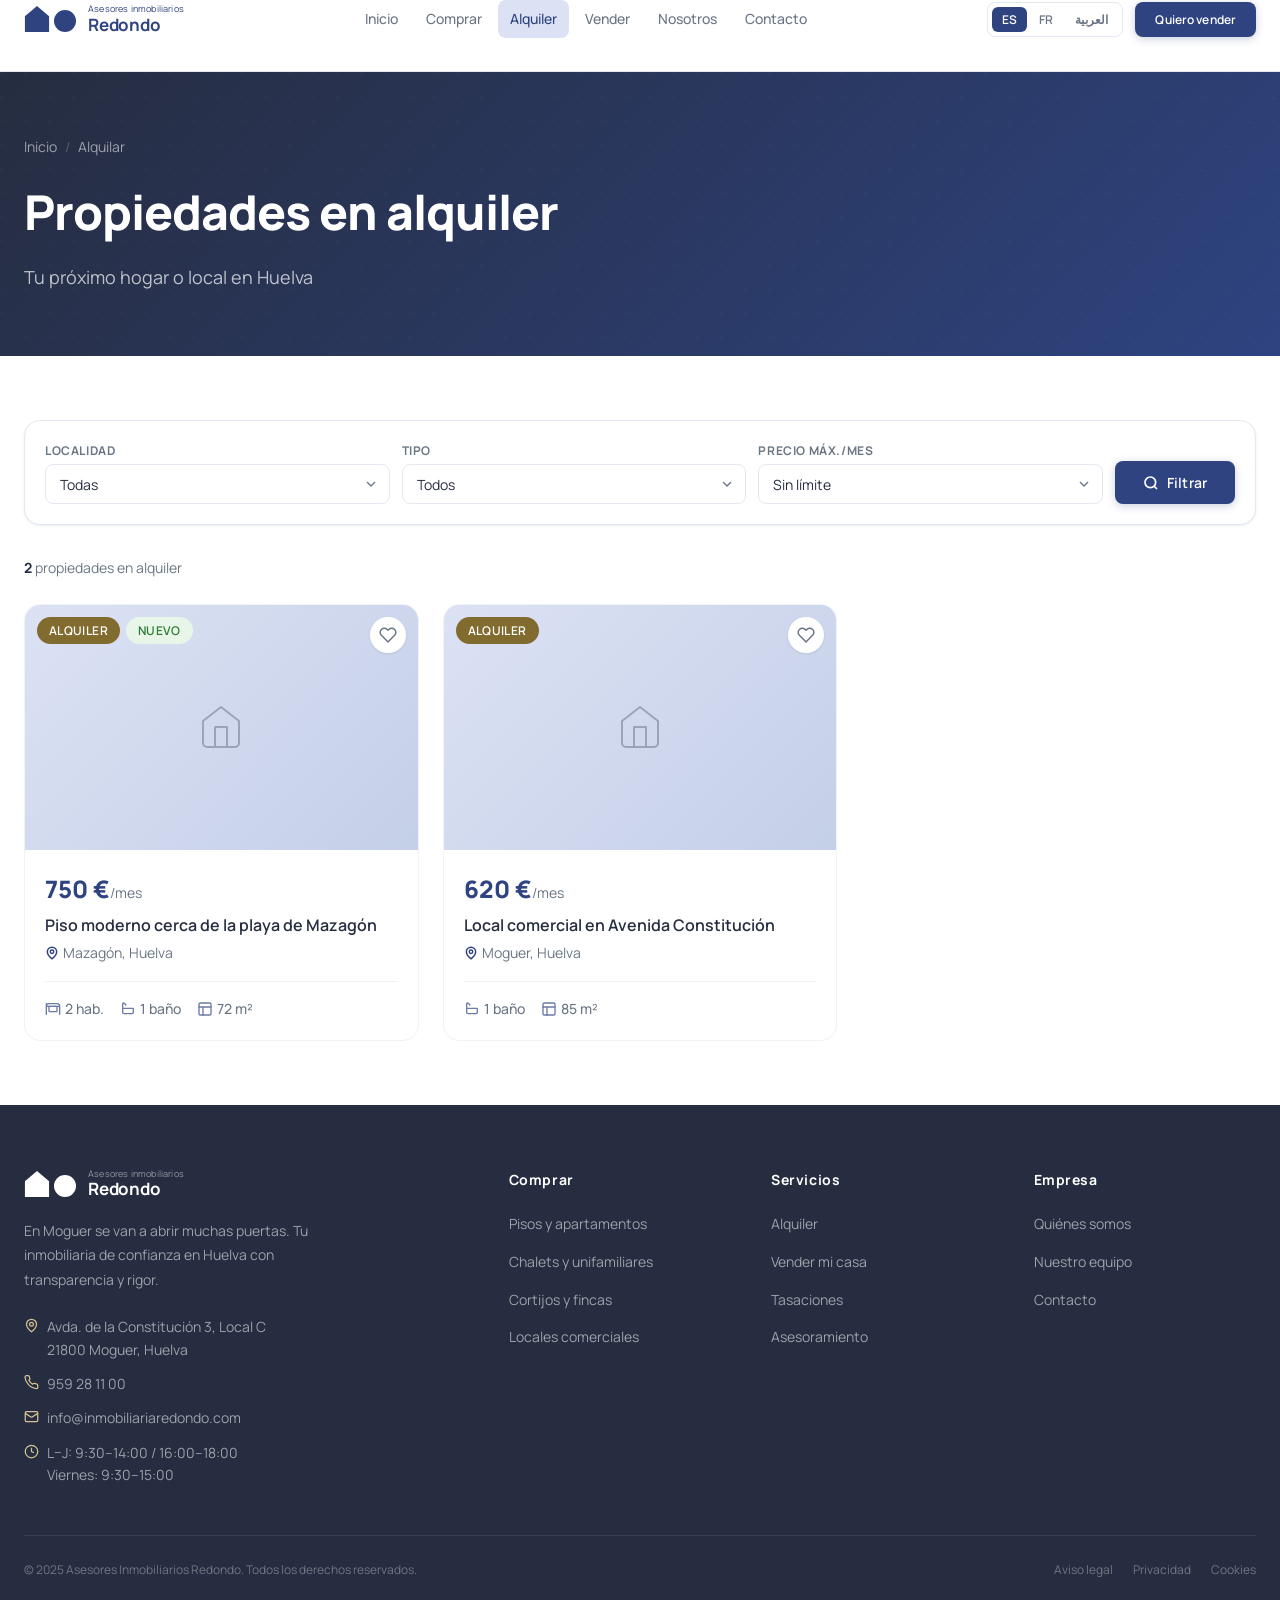
==== commit 2565ae6f: "Add files via upload" ====
--- a/inmobiliaria-redondo/alquiler.html
+++ b/inmobiliaria-redondo/alquiler.html
@@ -28,7 +28,7 @@
         <nav class="nav" aria-label="Navegación principal">
           <a href="./index.html"    class="nav-link">Inicio</a>
           <a href="./comprar.html"  class="nav-link">Comprar</a>
-          <a href="./alquiler.html" class="nav-link">Alquilar</a>
+          <a href="./alquiler.html" class="nav-link">Alquiler</a>
           <a href="./vender.html"   class="nav-link">Vender</a>
           <a href="./nosotros.html" class="nav-link">Nosotros</a>
           <a href="./contacto.html" class="nav-link">Contacto</a>
@@ -37,9 +37,9 @@
           <div class="lang-selector" role="group" aria-label="Idioma">
             <button class="lang-btn active" data-lang="es">ES</button>
             <button class="lang-btn" data-lang="fr">FR</button>
-            <button class="lang-btn" data-lang="ar">AR</button>
-          </div>
-          <a href="./contacto.html" class="btn btn-primary btn-sm">Contactar</a>
+            <button class="lang-btn" data-lang="ar">العربية</button>
+          </div>
+          <a href="./vender.html" class="btn btn-primary btn-sm">Quiero vender</a>
           <button class="nav-toggle" aria-expanded="false" aria-label="Abrir menú">
             <span></span><span></span><span></span>
           </button>
@@ -51,15 +51,16 @@
   <nav class="mobile-nav" aria-label="Menú móvil">
     <a href="./index.html"    class="nav-link">Inicio</a>
     <a href="./comprar.html"  class="nav-link">Comprar</a>
-    <a href="./alquiler.html" class="nav-link">Alquilar</a>
+    <a href="./alquiler.html" class="nav-link">Alquiler</a>
     <a href="./vender.html"   class="nav-link">Vender</a>
     <a href="./nosotros.html" class="nav-link">Nosotros</a>
     <a href="./contacto.html" class="nav-link">Contacto</a>
     <div class="mobile-lang">
       <button class="lang-btn active" data-lang="es">ES</button>
       <button class="lang-btn" data-lang="fr">FR</button>
-      <button class="lang-btn" data-lang="ar">AR</button>
+      <button class="lang-btn" data-lang="ar">العربية</button>
     </div>
+    <a href="./vender.html" class="btn btn-primary" style="margin-top:0.75rem;width:100%;justify-content:center">Quiero vender</a>
   </nav>
 
   <main>
@@ -124,11 +125,13 @@
     </section>
   </main>
 
+  <!-- ══ FOOTER ════════════════════════════════════════════════ -->
   <footer class="footer" role="contentinfo">
     <div class="container">
       <div class="footer-grid">
+
         <div class="footer-brand">
-          <a href="./index.html" class="logo">
+          <a href="./index.html" class="logo" aria-label="Asesores Inmobiliarios Redondo">
             <div class="logo-mark">
               <svg class="logo-house" width="28" height="30" viewBox="0 0 28 30" aria-hidden="true"><polygon points="14,1 27,12 27,29 1,29 1,12"/></svg>
               <svg class="logo-circle-svg" width="23" height="23" viewBox="0 0 23 23" aria-hidden="true"><circle cx="11.5" cy="11.5" r="11.5"/></svg>
@@ -138,31 +141,58 @@
               <span class="brand">Redondo</span>
             </div>
           </a>
-          <p class="footer-desc">En Moguer se van a abrir muchas puertas. Tu inmobiliaria de confianza en Huelva.</p>
-        </div>
+          <p class="footer-desc">En Moguer se van a abrir muchas puertas. Tu inmobiliaria de confianza en Huelva con transparencia y rigor.</p>
+          <ul class="footer-contact-list" aria-label="Datos de contacto">
+            <li class="footer-contact-item">
+              <svg width="15" height="15" viewBox="0 0 24 24" fill="none" stroke="currentColor" stroke-width="2" aria-hidden="true"><path d="M20 10c0 6-8 12-8 12S4 16 4 10a8 8 0 0 1 16 0Z"/><circle cx="12" cy="10" r="3"/></svg>
+              <span>Avda. de la Constitución 3, Local C<br>21800 Moguer, Huelva</span>
+            </li>
+            <li class="footer-contact-item">
+              <svg width="15" height="15" viewBox="0 0 24 24" fill="none" stroke="currentColor" stroke-width="2" aria-hidden="true"><path d="M22 16.92v3a2 2 0 0 1-2.18 2 19.79 19.79 0 0 1-8.63-3.07A19.5 19.5 0 0 1 4.69 12 19.79 19.79 0 0 1 1.62 3.18C1.62 2.08 2.46 1.17 3.56 1h3a2 2 0 0 1 2 1.72 12.84 12.84 0 0 0 .7 2.81 2 2 0 0 1-.45 2.11L7.91 8.73a16 16 0 0 0 6 6l.91-.91a2 2 0 0 1 2.11-.45 12.84 12.84 0 0 0 2.81.7A2 2 0 0 1 21.72 16z"/></svg>
+              <a href="tel:959281100" style="color:inherit">959 28 11 00</a>
+            </li>
+            <li class="footer-contact-item">
+              <svg width="15" height="15" viewBox="0 0 24 24" fill="none" stroke="currentColor" stroke-width="2" aria-hidden="true"><rect x="2" y="4" width="20" height="16" rx="2"/><path d="m22 7-8.97 5.7a1.94 1.94 0 0 1-2.06 0L2 7"/></svg>
+              <a href="mailto:info@inmobiliariaredondo.com" style="color:inherit">info@inmobiliariaredondo.com</a>
+            </li>
+            <li class="footer-contact-item">
+              <svg width="15" height="15" viewBox="0 0 24 24" fill="none" stroke="currentColor" stroke-width="2" aria-hidden="true"><circle cx="12" cy="12" r="10"/><path d="M12 6v6l4 2"/></svg>
+              <span>L–J: 9:30–14:00 / 16:00–18:00<br>Viernes: 9:30–15:00</span>
+            </li>
+          </ul>
+        </div>
+
         <div>
-          <h3 class="footer-col-title">Propiedades</h3>
+          <h3 class="footer-col-title">Comprar</h3>
           <ul class="footer-links">
-            <li><a href="./comprar.html"  class="footer-link">Comprar</a></li>
-            <li><a href="./alquiler.html" class="footer-link">Alquilar</a></li>
-            <li><a href="./vender.html"   class="footer-link">Vender</a></li>
-          </ul>
-        </div>
+            <li><a href="./comprar.html" class="footer-link">Pisos y apartamentos</a></li>
+            <li><a href="./comprar.html" class="footer-link">Chalets y unifamiliares</a></li>
+            <li><a href="./comprar.html" class="footer-link">Cortijos y fincas</a></li>
+            <li><a href="./comprar.html" class="footer-link">Locales comerciales</a></li>
+          </ul>
+        </div>
+
+        <div>
+          <h3 class="footer-col-title">Servicios</h3>
+          <ul class="footer-links">
+            <li><a href="./alquiler.html" class="footer-link">Alquiler</a></li>
+            <li><a href="./vender.html"   class="footer-link">Vender mi casa</a></li>
+            <li><a href="./nosotros.html" class="footer-link">Tasaciones</a></li>
+            <li><a href="./contacto.html" class="footer-link">Asesoramiento</a></li>
+          </ul>
+        </div>
+
         <div>
           <h3 class="footer-col-title">Empresa</h3>
           <ul class="footer-links">
             <li><a href="./nosotros.html" class="footer-link">Quiénes somos</a></li>
+            <li><a href="./nosotros.html" class="footer-link">Nuestro equipo</a></li>
             <li><a href="./contacto.html" class="footer-link">Contacto</a></li>
           </ul>
         </div>
-        <div>
-          <h3 class="footer-col-title">Contacto</h3>
-          <ul class="footer-links">
-            <li><a href="tel:+34959281100" class="footer-link">+34 959 28 11 00</a></li>
-            <li><a href="mailto:info@inmobiliariaredondo.es" class="footer-link">info@inmobiliariaredondo.es</a></li>
-          </ul>
-        </div>
-      </div>
+
+      </div>
+
       <div class="footer-bottom">
         <p class="footer-copy">© 2025 Asesores Inmobiliarios Redondo. Todos los derechos reservados.</p>
         <nav class="footer-legal" aria-label="Legal">
--- a/inmobiliaria-redondo/assets/css/styles.css
+++ b/inmobiliaria-redondo/assets/css/styles.css
@@ -251,11 +251,12 @@
   height: var(--header-h);
   background: var(--c-white);
   border-bottom: 1px solid var(--c-border);
-  transition: box-shadow var(--transition-slow), background var(--transition-slow);
+  transition: height var(--transition-slow), box-shadow var(--transition-slow), background var(--transition-slow);
 }
 
 .header.scrolled {
   box-shadow: var(--shadow-md);
+  height: 60px;
 }
 
 .header-inner {
@@ -1625,12 +1626,25 @@
 .delay-3 { animation-delay: 0.3s; }
 .delay-4 { animation-delay: 0.4s; }
 
+/* .reveal — clase para animaciones de aparición con transición */
+.reveal {
+  opacity: 0;
+  transform: translateY(18px);
+  transition: opacity 0.55s ease, transform 0.55s ease;
+}
+
+.reveal.is-visible {
+  opacity: 1;
+  transform: translateY(0);
+}
+
 @media (prefers-reduced-motion: reduce) {
   *, *::before, *::after {
     animation-duration: 0.01ms !important;
     animation-iteration-count: 1 !important;
     transition-duration: 0.01ms !important;
   }
+  .reveal { opacity: 1; transform: none; transition: none; }
 }
 
 /* ============================================================
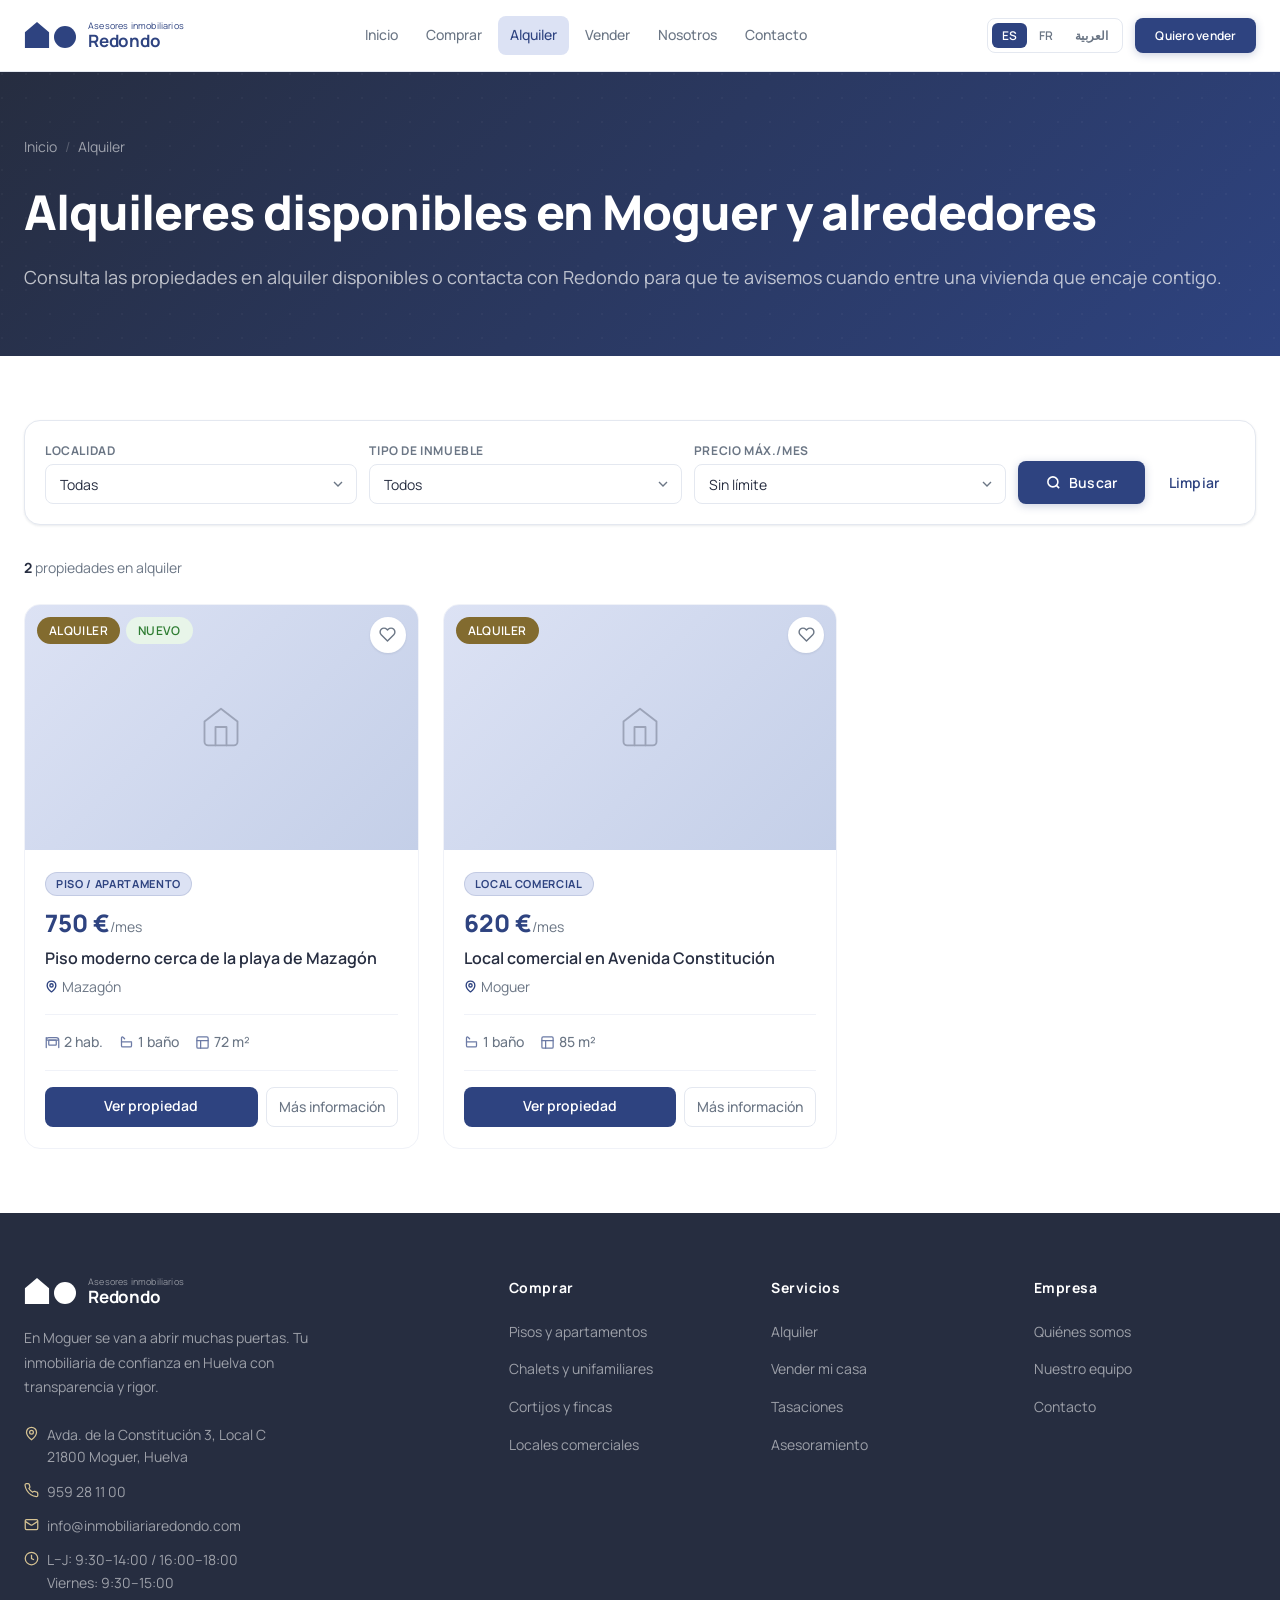
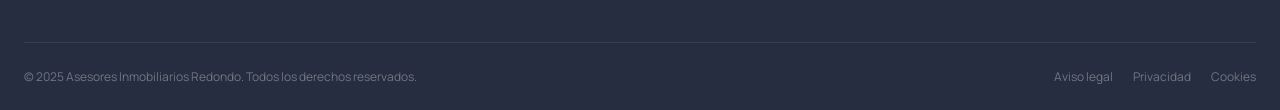
==== commit 0366c023: "Add files via upload" ====
--- a/inmobiliaria-redondo/alquiler.html
+++ b/inmobiliaria-redondo/alquiler.html
@@ -3,8 +3,8 @@
 <head>
   <meta charset="UTF-8">
   <meta name="viewport" content="width=device-width, initial-scale=1.0">
-  <title>Alquilar — Asesores Inmobiliarios Redondo</title>
-  <meta name="description" content="Propiedades en alquiler en Moguer y Huelva. Pisos, locales y más. Asesores Inmobiliarios Redondo.">
+  <title>Alquiler en Moguer y alrededores — Asesores Inmobiliarios Redondo</title>
+  <meta name="description" content="Pisos, locales y casas en alquiler en Moguer, Mazagón y la provincia de Huelva. Consulta disponibilidad o contacta con Redondo para recibir alertas personalizadas.">
   <link rel="preconnect" href="https://fonts.googleapis.com">
   <link rel="preconnect" href="https://fonts.gstatic.com" crossorigin>
   <link href="https://fonts.googleapis.com/css2?family=Manrope:wght@300;400;500;600;700;800&display=swap" rel="stylesheet">
@@ -28,7 +28,7 @@
         <nav class="nav" aria-label="Navegación principal">
           <a href="./index.html"    class="nav-link">Inicio</a>
           <a href="./comprar.html"  class="nav-link">Comprar</a>
-          <a href="./alquiler.html" class="nav-link">Alquiler</a>
+          <a href="./alquiler.html" class="nav-link active" aria-current="page">Alquiler</a>
           <a href="./vender.html"   class="nav-link">Vender</a>
           <a href="./nosotros.html" class="nav-link">Nosotros</a>
           <a href="./contacto.html" class="nav-link">Contacto</a>
@@ -51,7 +51,7 @@
   <nav class="mobile-nav" aria-label="Menú móvil">
     <a href="./index.html"    class="nav-link">Inicio</a>
     <a href="./comprar.html"  class="nav-link">Comprar</a>
-    <a href="./alquiler.html" class="nav-link">Alquiler</a>
+    <a href="./alquiler.html" class="nav-link active" aria-current="page">Alquiler</a>
     <a href="./vender.html"   class="nav-link">Vender</a>
     <a href="./nosotros.html" class="nav-link">Nosotros</a>
     <a href="./contacto.html" class="nav-link">Contacto</a>
@@ -64,39 +64,46 @@
   </nav>
 
   <main>
+
+    <!-- ══ HERO ════════════════════════════════════════════════ -->
     <section class="page-hero" aria-label="Propiedades en alquiler">
       <div class="container">
         <nav class="breadcrumb" aria-label="Ruta de navegación">
           <a href="./index.html">Inicio</a>
           <span class="breadcrumb-sep" aria-hidden="true">/</span>
-          <span aria-current="page">Alquilar</span>
+          <span aria-current="page">Alquiler</span>
         </nav>
-        <h1 class="page-hero-title">Propiedades en alquiler</h1>
-        <p class="page-hero-subtitle">Tu próximo hogar o local en Huelva</p>
+        <h1 class="page-hero-title">Alquileres disponibles en Moguer y alrededores</h1>
+        <p class="page-hero-subtitle">Consulta las propiedades en alquiler disponibles o contacta con Redondo para que te avisemos cuando entre una vivienda que encaje contigo.</p>
       </div>
     </section>
 
-    <section class="section-sm">
+    <!-- ══ LISTADO ══════════════════════════════════════════════ -->
+    <section class="section-sm" aria-label="Listado de alquileres">
       <div class="container">
 
-        <div class="filters-bar" role="search" aria-label="Filtros">
+        <!-- Buscador (se oculta si no hay alquileres) -->
+        <div id="alquiler-filters" class="filters-bar" role="search" aria-label="Filtros de búsqueda">
           <div class="filter-group">
             <label class="filter-label" for="fa-localidad">Localidad</label>
             <select class="filter-control" id="fa-localidad">
               <option value="">Todas</option>
               <option value="moguer">Moguer</option>
-              <option value="huelva">Huelva capital</option>
-              <option value="mazagon">Mazagón</option>
+              <option value="mazagón">Mazagón</option>
+              <option value="huelva">Huelva</option>
               <option value="almonte">Almonte</option>
+              <option value="palos">Palos de la Frontera</option>
+              <option value="san juan">San Juan del Puerto</option>
             </select>
           </div>
           <div class="filter-group">
-            <label class="filter-label" for="fa-tipo">Tipo</label>
+            <label class="filter-label" for="fa-tipo">Tipo de inmueble</label>
             <select class="filter-control" id="fa-tipo">
               <option value="">Todos</option>
               <option value="piso">Piso / Apartamento</option>
               <option value="chalet">Chalet</option>
               <option value="local">Local comercial</option>
+              <option value="cortijo">Cortijo / Finca</option>
             </select>
           </div>
           <div class="filter-group">
@@ -109,20 +116,46 @@
               <option value="2000">Hasta 2.000 €</option>
             </select>
           </div>
-          <button class="btn btn-primary" onclick="filterAlquiler()" style="align-self:flex-end">
-            <svg width="16" height="16" viewBox="0 0 24 24" fill="none" stroke="currentColor" stroke-width="2.5" aria-hidden="true"><circle cx="11" cy="11" r="8"/><path d="m21 21-4.35-4.35"/></svg>
-            Filtrar
-          </button>
-        </div>
-
-        <div class="results-meta">
-          <p class="results-count"><strong id="results-count-a">2</strong> propiedades en alquiler</p>
-        </div>
-
+          <div class="alquiler-filter-actions">
+            <button class="btn btn-primary" onclick="filterAlquiler()">
+              <svg width="15" height="15" viewBox="0 0 24 24" fill="none" stroke="currentColor" stroke-width="2.5" aria-hidden="true"><circle cx="11" cy="11" r="8"/><path d="m21 21-4.35-4.35"/></svg>
+              Buscar
+            </button>
+            <button class="btn btn-ghost" onclick="clearFilters()" aria-label="Limpiar filtros">
+              Limpiar
+            </button>
+          </div>
+        </div>
+
+        <!-- Meta resultados -->
+        <div id="alquiler-meta" class="results-meta">
+          <p class="results-count">
+            <strong id="results-count-a">0</strong> propiedad<span id="results-plural">es</span> en alquiler
+          </p>
+        </div>
+
+        <!-- Grid -->
         <div class="property-grid" id="alquiler-grid" aria-label="Propiedades en alquiler"></div>
 
+        <!-- Bloque sin stock: se muestra solo si no hay alquileres en el JSON -->
+        <div id="alquiler-sin-stock" class="alquiler-empty" hidden aria-live="polite">
+          <div class="alquiler-empty-icon" aria-hidden="true">
+            <svg width="32" height="32" viewBox="0 0 24 24" fill="none" stroke="currentColor" stroke-width="1.5" stroke-linecap="round" stroke-linejoin="round"><path d="M6 8a6 6 0 0 1 12 0c0 7 3 9 3 9H3s3-2 3-9"/><path d="M10.3 21a1.94 1.94 0 0 0 3.4 0"/></svg>
+          </div>
+          <h2 class="alquiler-empty-title">Actualmente no tenemos alquileres disponibles</h2>
+          <p class="alquiler-empty-desc">Contacta con nosotros y te avisaremos si entra una propiedad que encaje contigo. Sin compromiso.</p>
+          <a href="https://wa.me/34959281100?text=Hola%2C%20me%20gustar%C3%ADa%20recibir%20informaci%C3%B3n%20sobre%20alquileres%20disponibles.%20%C2%BFPod%C3%A9is%20avisarme%20si%20entra%20algo%20que%20encaje%20conmigo%3F"
+            class="alquiler-empty-wa"
+            target="_blank"
+            rel="noopener noreferrer">
+            <svg width="18" height="18" viewBox="0 0 24 24" fill="currentColor" aria-hidden="true"><path d="M17.472 14.382c-.297-.149-1.758-.867-2.03-.967-.273-.099-.471-.148-.67.15-.197.297-.767.966-.94 1.164-.173.199-.347.223-.644.075-.297-.15-1.255-.463-2.39-1.475-.883-.788-1.48-1.761-1.653-2.059-.173-.297-.018-.458.13-.606.134-.133.298-.347.446-.52.149-.174.198-.298.298-.497.099-.198.05-.371-.025-.52-.075-.149-.669-1.612-.916-2.207-.242-.579-.487-.5-.669-.51-.173-.008-.371-.01-.57-.01-.198 0-.52.074-.792.372-.272.297-1.04 1.016-1.04 2.479 0 1.462 1.065 2.875 1.213 3.074.149.198 2.096 3.2 5.077 4.487.709.306 1.262.489 1.694.625.712.227 1.36.195 1.871.118.571-.085 1.758-.719 2.006-1.413.248-.694.248-1.289.173-1.413-.074-.124-.272-.198-.57-.347m-5.421 7.403h-.004a9.87 9.87 0 01-5.031-1.378l-.361-.214-3.741.982.998-3.648-.235-.374a9.86 9.86 0 01-1.51-5.26c.001-5.45 4.436-9.884 9.888-9.884 2.64 0 5.122 1.03 6.988 2.898a9.825 9.825 0 012.893 6.994c-.003 5.45-4.437 9.884-9.885 9.884m8.413-18.297A11.815 11.815 0 0012.05 0C5.495 0 .16 5.335.157 11.892c0 2.096.547 4.142 1.588 5.945L.057 24l6.305-1.654a11.882 11.882 0 005.683 1.448h.005c6.554 0 11.89-5.335 11.893-11.893a11.821 11.821 0 00-3.48-8.413z"/></svg>
+            Contactar por WhatsApp
+          </a>
+        </div>
+
       </div>
     </section>
+
   </main>
 
   <!-- ══ FOOTER ════════════════════════════════════════════════ -->
@@ -212,13 +245,23 @@
 
     document.addEventListener('DOMContentLoaded', function () {
       allAlquiler = window.Properties.getAlquiler();
-      renderAlquiler(allAlquiler);
+
+      if (allAlquiler.length === 0) {
+        /* Sin stock: oculta filtros y meta, muestra bloque elegante */
+        document.getElementById('alquiler-filters').hidden = true;
+        document.getElementById('alquiler-meta').hidden = true;
+        document.getElementById('alquiler-sin-stock').hidden = false;
+      } else {
+        renderAlquiler(allAlquiler);
+      }
     });
 
     function renderAlquiler(props) {
-      var grid = document.getElementById('alquiler-grid');
-      document.getElementById('results-count-a').textContent = props.length;
-      window.Properties.renderGrid(grid, props, './');
+      var countEl   = document.getElementById('results-count-a');
+      var pluralEl  = document.getElementById('results-plural');
+      countEl.textContent  = props.length;
+      pluralEl.textContent = props.length === 1 ? '' : 'es';
+      window.Properties.renderGrid(document.getElementById('alquiler-grid'), props, './');
     }
 
     function filterAlquiler() {
@@ -229,9 +272,16 @@
       var filtered = allAlquiler.filter(function (p) {
         return (!localidad || p.localidad.toLowerCase().includes(localidad)) &&
                (!tipo      || p.categoria === tipo) &&
-               (p.precio <= precioMax);
+               (p.precio   <= precioMax);
       });
       renderAlquiler(filtered);
+    }
+
+    function clearFilters() {
+      document.getElementById('fa-localidad').value = '';
+      document.getElementById('fa-tipo').value = '';
+      document.getElementById('fa-precio').value = '';
+      renderAlquiler(allAlquiler);
     }
   </script>
 </body>
--- a/inmobiliaria-redondo/assets/css/styles.css
+++ b/inmobiliaria-redondo/assets/css/styles.css
@@ -259,6 +259,10 @@
   height: 60px;
 }
 
+.header > .container {
+  height: 100%;
+}
+
 .header-inner {
   display: flex;
   align-items: center;
@@ -1648,6 +1652,384 @@
 }
 
 /* ============================================================
+   SECTION HEADER ROW
+   ============================================================ */
+.section-header-row {
+  display: flex;
+  align-items: flex-end;
+  justify-content: space-between;
+  flex-wrap: wrap;
+  gap: var(--space-4);
+  margin-bottom: var(--space-10);
+}
+
+/* ============================================================
+   ZONE CARDS
+   ============================================================ */
+.zones-grid {
+  display: grid;
+  grid-template-columns: repeat(3, 1fr);
+  gap: var(--space-5);
+}
+
+.zone-card {
+  background: var(--c-surface);
+  border-radius: var(--radius-xl);
+  border: 1px solid var(--c-border-light);
+  overflow: hidden;
+  transition: box-shadow var(--transition-slow), transform var(--transition-slow);
+  display: block;
+}
+
+.zone-card:hover {
+  box-shadow: var(--shadow-lg);
+  transform: translateY(-4px);
+}
+
+.zone-card-img {
+  aspect-ratio: 16 / 7;
+  display: flex;
+  align-items: center;
+  justify-content: center;
+  position: relative;
+}
+
+.zone-card-tag {
+  position: absolute;
+  top: var(--space-3);
+  left: var(--space-3);
+  background: rgba(255,255,255,.18);
+  border: 1px solid rgba(255,255,255,.25);
+  color: #fff;
+  font-size: var(--text-xs);
+  font-weight: 700;
+  letter-spacing: 0.06em;
+  text-transform: uppercase;
+  padding: 3px 10px;
+  border-radius: var(--radius-full);
+}
+
+.zone-card-body {
+  padding: var(--space-4) var(--space-5) var(--space-5);
+}
+
+.zone-card-name {
+  font-size: var(--text-lg);
+  font-weight: 700;
+  color: var(--c-dark);
+  margin-bottom: var(--space-1);
+}
+
+.zone-card-desc {
+  font-size: var(--text-sm);
+  color: var(--c-text-muted);
+  line-height: 1.55;
+}
+
+/* ============================================================
+   SELL SECTION
+   ============================================================ */
+.sell-section {
+  background: linear-gradient(140deg, var(--c-dark) 0%, var(--c-primary) 100%);
+  padding-block: var(--space-24);
+  position: relative;
+  overflow: hidden;
+}
+
+.sell-bg-pattern {
+  position: absolute;
+  inset: 0;
+  background-image: radial-gradient(circle at 2px 2px, rgba(255,255,255,.04) 1px, transparent 0);
+  background-size: 28px 28px;
+  pointer-events: none;
+}
+
+.sell-grid {
+  display: grid;
+  grid-template-columns: 1fr 1fr;
+  gap: var(--space-16);
+  align-items: center;
+  position: relative;
+  z-index: 1;
+}
+
+.sell-text .section-title {
+  margin-bottom: var(--space-6);
+}
+
+.sell-subtitle {
+  font-size: var(--text-lg);
+  color: rgba(255,255,255,.75);
+  line-height: 1.8;
+  margin-bottom: var(--space-8);
+  max-width: 48ch;
+}
+
+.sell-visual {
+  background: rgba(255,255,255,.07);
+  border: 1px solid rgba(255,255,255,.14);
+  border-radius: var(--radius-2xl);
+  padding: var(--space-8);
+  display: flex;
+  flex-direction: column;
+  gap: var(--space-6);
+}
+
+.sell-check-item {
+  display: flex;
+  gap: var(--space-4);
+  align-items: flex-start;
+}
+
+.sell-check-icon {
+  width: 40px;
+  height: 40px;
+  flex-shrink: 0;
+  background: rgba(255,255,255,.12);
+  border-radius: var(--radius-md);
+  display: flex;
+  align-items: center;
+  justify-content: center;
+  color: var(--c-beige);
+  margin-top: 2px;
+}
+
+.sell-check-title {
+  font-size: var(--text-base);
+  font-weight: 700;
+  color: var(--c-white);
+  margin-bottom: var(--space-1);
+}
+
+.sell-check-desc {
+  font-size: var(--text-sm);
+  color: rgba(255,255,255,.6);
+  line-height: 1.6;
+}
+
+/* ============================================================
+   PROCESO
+   ============================================================ */
+.proceso-grid {
+  display: grid;
+  grid-template-columns: 1fr 1fr;
+  gap: var(--space-12);
+}
+
+.proceso-col {
+  background: var(--c-surface);
+  border: 1px solid var(--c-border-light);
+  border-radius: var(--radius-2xl);
+  padding: var(--space-8);
+}
+
+.proceso-col-header {
+  display: flex;
+  align-items: center;
+  gap: var(--space-4);
+  margin-bottom: var(--space-8);
+  padding-bottom: var(--space-6);
+  border-bottom: 1px solid var(--c-border);
+}
+
+.proceso-col-icon {
+  width: 48px;
+  height: 48px;
+  border-radius: var(--radius-md);
+  display: flex;
+  align-items: center;
+  justify-content: center;
+  flex-shrink: 0;
+}
+
+.proceso-col-eyebrow {
+  font-size: var(--text-xs);
+  font-weight: 700;
+  letter-spacing: 0.08em;
+  text-transform: uppercase;
+  color: var(--c-text-muted);
+  margin-bottom: var(--space-1);
+}
+
+.proceso-col-title {
+  font-size: var(--text-lg);
+  font-weight: 700;
+  color: var(--c-dark);
+}
+
+.proceso-steps {
+  display: flex;
+  flex-direction: column;
+  gap: var(--space-6);
+}
+
+.proceso-step {
+  display: flex;
+  gap: var(--space-4);
+  align-items: flex-start;
+}
+
+.proceso-step-num {
+  width: 34px;
+  height: 34px;
+  border-radius: var(--radius-full);
+  background: var(--c-primary);
+  color: var(--c-white);
+  font-size: var(--text-sm);
+  font-weight: 700;
+  display: flex;
+  align-items: center;
+  justify-content: center;
+  flex-shrink: 0;
+  margin-top: 1px;
+}
+
+.proceso-step-num-gold {
+  background: var(--c-gold);
+}
+
+.proceso-step-title {
+  font-size: var(--text-base);
+  font-weight: 700;
+  color: var(--c-dark);
+  margin-bottom: var(--space-1);
+}
+
+.proceso-step-desc {
+  font-size: var(--text-sm);
+  color: var(--c-text-muted);
+  line-height: 1.65;
+}
+
+/* ============================================================
+   IDIOMAS
+   ============================================================ */
+.idiomas-section {
+  padding-block: var(--space-24);
+}
+
+.idiomas-note {
+  display: inline-block;
+  margin-top: var(--space-4);
+  font-size: var(--text-sm);
+  color: var(--c-text-muted);
+  background: var(--c-border-light);
+  padding: var(--space-2) var(--space-4);
+  border-radius: var(--radius-full);
+  border: 1px solid var(--c-border);
+}
+
+.idiomas-grid {
+  display: grid;
+  grid-template-columns: repeat(3, 1fr);
+  gap: var(--space-6);
+  margin-top: var(--space-12);
+}
+
+.idioma-card {
+  background: var(--c-surface);
+  border: 1px solid var(--c-border-light);
+  border-radius: var(--radius-xl);
+  padding: var(--space-8) var(--space-6);
+  text-align: center;
+  transition: box-shadow var(--transition-slow), transform var(--transition-slow);
+}
+
+.idioma-card:hover {
+  box-shadow: var(--shadow-md);
+  transform: translateY(-2px);
+}
+
+.idioma-flag {
+  font-size: 3rem;
+  line-height: 1;
+  margin-bottom: var(--space-4);
+}
+
+.idioma-name {
+  font-size: var(--text-xl);
+  font-weight: 700;
+  color: var(--c-dark);
+  margin-bottom: var(--space-3);
+}
+
+.idioma-desc {
+  font-size: var(--text-sm);
+  color: var(--c-text-muted);
+  line-height: 1.65;
+}
+
+/* ============================================================
+   CONTACT BRIEF
+   ============================================================ */
+.contact-brief {
+  background: var(--c-dark);
+  padding-block: var(--space-16);
+}
+
+.contact-brief-grid {
+  display: grid;
+  grid-template-columns: repeat(4, 1fr);
+  gap: var(--space-8);
+  padding-bottom: var(--space-12);
+  border-bottom: 1px solid rgba(255,255,255,.08);
+  margin-bottom: var(--space-12);
+}
+
+.contact-brief-item {
+  display: flex;
+  flex-direction: column;
+  gap: var(--space-2);
+}
+
+.contact-brief-label {
+  font-size: var(--text-xs);
+  font-weight: 700;
+  letter-spacing: 0.1em;
+  text-transform: uppercase;
+  color: var(--c-beige);
+}
+
+.contact-brief-value {
+  font-size: var(--text-base);
+  color: var(--c-white);
+  font-weight: 500;
+  line-height: 1.55;
+}
+
+.contact-brief-value a {
+  color: var(--c-white);
+  transition: color var(--transition);
+}
+
+.contact-brief-value a:hover { color: var(--c-beige); }
+
+.contact-brief-cta {
+  text-align: center;
+}
+
+.contact-brief-cta-title {
+  font-size: clamp(var(--text-2xl), 3vw, var(--text-4xl));
+  font-weight: 800;
+  color: var(--c-white);
+  margin-bottom: var(--space-4);
+  letter-spacing: -0.02em;
+}
+
+.contact-brief-cta-sub {
+  font-size: var(--text-lg);
+  color: rgba(255,255,255,.6);
+  margin-bottom: var(--space-8);
+}
+
+.contact-brief-actions {
+  display: flex;
+  gap: var(--space-4);
+  justify-content: center;
+  flex-wrap: wrap;
+}
+
+/* ============================================================
    RESPONSIVE
    ============================================================ */
 @media (max-width: 1024px) {
@@ -1657,6 +2039,12 @@
   .why-img-wrap { display: none; }
   .footer-grid { grid-template-columns: 1fr 1fr; gap: var(--space-8); }
   .contact-grid { grid-template-columns: 1fr; }
+  .sell-grid { grid-template-columns: 1fr; gap: var(--space-10); }
+  .sell-subtitle { max-width: none; }
+  .proceso-grid { grid-template-columns: 1fr; gap: var(--space-8); }
+  .idiomas-grid { grid-template-columns: repeat(3, 1fr); }
+  .contact-brief-grid { grid-template-columns: repeat(2, 1fr); }
+  .zones-grid { grid-template-columns: repeat(2, 1fr); }
 }
 
 @media (max-width: 768px) {
@@ -1668,19 +2056,14 @@
 
   .hero-content { padding-block: var(--space-16); }
 
-  .hero-search {
-    flex-direction: column;
-  }
-
+  .hero-search { flex-direction: column; }
   .hero-search-field { min-width: unset; width: 100%; }
-
   .hero-stats { gap: var(--space-6); }
 
   .property-gallery {
     grid-template-columns: 1fr;
     grid-template-rows: 240px;
   }
-
   .gallery-thumb { display: none; }
   .gallery-main { grid-row: span 1; }
 
@@ -1689,6 +2072,13 @@
 
   .section { padding-block: var(--space-16); }
   .section-sm { padding-block: var(--space-12); }
+  .idiomas-section { padding-block: var(--space-16); }
+  .sell-section { padding-block: var(--space-16); }
+
+  .zones-grid { grid-template-columns: repeat(2, 1fr); gap: var(--space-4); }
+  .idiomas-grid { grid-template-columns: 1fr; }
+  .contact-brief-grid { grid-template-columns: 1fr 1fr; }
+  .section-header-row { flex-direction: column; align-items: flex-start; }
 }
 
 @media (max-width: 480px) {
@@ -1696,4 +2086,1508 @@
   .hero-actions { flex-direction: column; }
   .hero-actions .btn { width: 100%; }
   .cta-actions { flex-direction: column; align-items: center; }
-}
+  .zones-grid { grid-template-columns: 1fr; }
+  .contact-brief-grid { grid-template-columns: 1fr; }
+  .contact-brief-actions { flex-direction: column; align-items: center; }
+  .contact-brief-actions .btn { width: 100%; max-width: 320px; }
+  .proceso-col { padding: var(--space-6); }
+}
+
+/* ============================================================
+   CARD — TYPE CHIP + ACTIONS + EXPANDABLE DETAIL
+   ============================================================ */
+
+/* Type chip */
+.property-card-type-row {
+  margin-bottom: var(--space-2);
+}
+
+.property-card-type-chip {
+  display: inline-block;
+  font-size: 11px;
+  font-weight: 700;
+  letter-spacing: 0.06em;
+  text-transform: uppercase;
+  color: var(--c-primary);
+  background: var(--c-primary-light);
+  border: 1px solid rgba(46,67,128,.15);
+  padding: 2px 10px;
+  border-radius: var(--radius-full);
+}
+
+/* Card actions row */
+.property-card-actions {
+  display: flex;
+  gap: var(--space-2);
+  margin-top: var(--space-4);
+  padding-top: var(--space-4);
+  border-top: 1px solid var(--c-border-light);
+}
+
+.property-card-btn-ver {
+  flex: 1;
+  display: flex;
+  align-items: center;
+  justify-content: center;
+  padding: 0.55rem var(--space-3);
+  background: var(--c-primary);
+  color: var(--c-white);
+  border-radius: var(--radius-md);
+  font-size: var(--text-sm);
+  font-weight: 600;
+  text-decoration: none;
+  transition: background var(--transition);
+  white-space: nowrap;
+}
+
+.property-card-btn-ver:hover {
+  background: var(--c-dark);
+  color: var(--c-white);
+}
+
+.property-card-btn-info {
+  display: flex;
+  align-items: center;
+  justify-content: center;
+  padding: 0.55rem var(--space-3);
+  border: 1.5px solid var(--c-border);
+  border-radius: var(--radius-md);
+  font-size: var(--text-sm);
+  font-weight: 500;
+  color: var(--c-text-muted);
+  background: transparent;
+  cursor: pointer;
+  transition: border-color var(--transition), color var(--transition), background var(--transition);
+  white-space: nowrap;
+}
+
+.property-card-btn-info:hover,
+.property-card.detail-open .property-card-btn-info {
+  border-color: var(--c-primary);
+  color: var(--c-primary);
+  background: var(--c-primary-light);
+}
+
+/* Override hover lift when card is expanded */
+.property-card.detail-open {
+  transform: none;
+  box-shadow: var(--shadow-lg);
+}
+
+/* Favorite button saved state */
+.property-card-favorite.saved {
+  color: #e74c3c;
+}
+
+/* Expandable detail panel */
+.property-card-detail {
+  max-height: 0;
+  overflow: hidden;
+  opacity: 0;
+  border-top: 1px solid transparent;
+  transition: max-height 0.38s cubic-bezier(0.4, 0, 0.2, 1),
+              opacity 0.28s ease,
+              border-color 0.28s ease;
+}
+
+.property-card-detail.open {
+  max-height: 320px;
+  opacity: 1;
+  border-top-color: var(--c-border-light);
+}
+
+.property-card-detail-inner {
+  padding: var(--space-5);
+  background: var(--c-bg);
+}
+
+.property-card-detail-desc {
+  font-size: var(--text-sm);
+  color: var(--c-text-muted);
+  line-height: 1.7;
+  margin-bottom: var(--space-4);
+}
+
+.property-card-detail-meta {
+  display: flex;
+  align-items: center;
+  gap: var(--space-3);
+  flex-wrap: wrap;
+  margin-bottom: var(--space-4);
+}
+
+.property-card-detail-ref {
+  font-size: 11px;
+  font-weight: 700;
+  letter-spacing: 0.07em;
+  text-transform: uppercase;
+  color: var(--c-text-muted);
+  background: var(--c-border-light);
+  padding: 3px 10px;
+  border-radius: var(--radius-full);
+}
+
+.property-card-detail-status {
+  font-size: 11px;
+  font-weight: 700;
+  letter-spacing: 0.06em;
+  text-transform: uppercase;
+  padding: 3px 10px;
+  border-radius: var(--radius-full);
+}
+
+.status-disponible { background: #ecfdf5; color: #065f46; }
+.status-reservado  { background: #fef3c7; color: #92400e; }
+.status-vendido    { background: #fee2e2; color: #991b1b; }
+
+.property-card-detail-actions {
+  display: flex;
+  gap: var(--space-2);
+}
+
+.property-card-detail-ficha {
+  flex: 1;
+  display: flex;
+  align-items: center;
+  justify-content: center;
+  padding: 0.55rem var(--space-3);
+  background: var(--c-primary);
+  color: var(--c-white);
+  border-radius: var(--radius-md);
+  font-size: var(--text-sm);
+  font-weight: 600;
+  text-decoration: none;
+  transition: background var(--transition);
+  white-space: nowrap;
+}
+
+.property-card-detail-ficha:hover {
+  background: var(--c-dark);
+  color: var(--c-white);
+}
+
+.property-card-detail-wa {
+  display: flex;
+  align-items: center;
+  gap: var(--space-2);
+  padding: 0.55rem var(--space-4);
+  background: #25d366;
+  color: #fff;
+  border-radius: var(--radius-md);
+  font-size: var(--text-sm);
+  font-weight: 600;
+  text-decoration: none;
+  transition: background var(--transition);
+  white-space: nowrap;
+}
+
+.property-card-detail-wa:hover {
+  background: #1da851;
+  color: #fff;
+}
+
+/* Grid empty state */
+.property-grid-empty {
+  grid-column: 1 / -1;
+  display: flex;
+  flex-direction: column;
+  align-items: center;
+  gap: var(--space-3);
+  padding: var(--space-16) var(--space-6);
+  color: var(--c-text-muted);
+  text-align: center;
+}
+
+/* ============================================================
+   LISTINGS LAYOUT (comprar / alquiler pages)
+   ============================================================ */
+.listings-section {
+  padding-block: var(--space-10);
+}
+
+.listings-layout {
+  display: grid;
+  grid-template-columns: 268px 1fr;
+  gap: var(--space-8);
+  align-items: start;
+}
+
+/* ── Sidebar ── */
+.filters-sidebar {
+  position: sticky;
+  top: calc(var(--header-h) + var(--space-5));
+  max-height: calc(100vh - var(--header-h) - var(--space-5) * 2);
+  overflow-y: auto;
+  border-radius: var(--radius-xl);
+  /* scrollbar fino y discreto */
+  scrollbar-width: thin;
+  scrollbar-color: var(--c-border) transparent;
+}
+
+.filters-sidebar::-webkit-scrollbar { width: 4px; }
+.filters-sidebar::-webkit-scrollbar-track { background: transparent; }
+.filters-sidebar::-webkit-scrollbar-thumb { background: var(--c-border); border-radius: 2px; }
+
+.filters-panel {
+  background: var(--c-surface);
+  border: 1px solid var(--c-border);
+  border-radius: var(--radius-xl);
+  overflow: visible;
+  box-shadow: var(--shadow-sm);
+}
+
+.filters-panel-header {
+  display: flex;
+  align-items: center;
+  justify-content: space-between;
+  padding: var(--space-4) var(--space-5);
+  border-bottom: 1px solid var(--c-border-light);
+}
+
+.filters-panel-title {
+  font-size: var(--text-base);
+  font-weight: 700;
+  color: var(--c-dark);
+  display: flex;
+  align-items: center;
+  gap: var(--space-2);
+}
+
+.filters-panel-clear {
+  font-size: var(--text-xs);
+  font-weight: 500;
+  color: var(--c-text-muted);
+  background: none;
+  border: none;
+  cursor: pointer;
+  transition: color var(--transition);
+  padding: 0;
+}
+
+.filters-panel-clear:hover { color: var(--c-primary); }
+
+.filters-panel-body {
+  padding: var(--space-5);
+  display: flex;
+  flex-direction: column;
+  gap: var(--space-5);
+}
+
+.filter-section {
+  display: flex;
+  flex-direction: column;
+  gap: var(--space-2);
+}
+
+.filter-section-title {
+  font-size: var(--text-xs);
+  font-weight: 700;
+  letter-spacing: 0.08em;
+  text-transform: uppercase;
+  color: var(--c-text-muted);
+}
+
+.filter-range-row {
+  display: grid;
+  grid-template-columns: 1fr 1fr;
+  gap: var(--space-2);
+}
+
+.filter-range-label {
+  font-size: var(--text-xs);
+  color: var(--c-text-muted);
+  margin-bottom: 3px;
+}
+
+.filter-input {
+  border: 1.5px solid var(--c-border);
+  border-radius: var(--radius-md);
+  padding: 0.5rem 0.75rem;
+  font-size: var(--text-sm);
+  color: var(--c-text);
+  background: var(--c-white);
+  outline: none;
+  width: 100%;
+  transition: border-color var(--transition);
+  font-family: inherit;
+}
+
+.filter-input:focus { border-color: var(--c-primary); }
+
+.filter-check-group {
+  display: flex;
+  flex-direction: column;
+  gap: var(--space-2);
+}
+
+.filter-check-label {
+  display: flex;
+  align-items: center;
+  gap: var(--space-2);
+  font-size: var(--text-sm);
+  color: var(--c-text);
+  cursor: pointer;
+  user-select: none;
+}
+
+.filter-check-label input[type="checkbox"] {
+  width: 16px;
+  height: 16px;
+  accent-color: var(--c-primary);
+  cursor: pointer;
+  flex-shrink: 0;
+}
+
+.filters-panel-footer {
+  padding: var(--space-4) var(--space-5);
+  border-top: 1px solid var(--c-border-light);
+}
+
+.filters-panel-footer .btn {
+  width: 100%;
+  justify-content: center;
+}
+
+/* ── Mobile filter toggle ── */
+.filter-mobile-toggle {
+  display: none;
+  align-items: center;
+  gap: var(--space-2);
+  padding: 0.6rem var(--space-4);
+  border: 1.5px solid var(--c-border);
+  border-radius: var(--radius-md);
+  background: var(--c-surface);
+  font-size: var(--text-sm);
+  font-weight: 600;
+  color: var(--c-dark);
+  cursor: pointer;
+  transition: border-color var(--transition), color var(--transition);
+  margin-bottom: var(--space-4);
+  font-family: inherit;
+}
+
+.filter-mobile-toggle:hover,
+.filter-mobile-toggle.active {
+  border-color: var(--c-primary);
+  color: var(--c-primary);
+}
+
+/* ── Listings main ── */
+.listings-main { min-width: 0; }
+
+/* Responsive */
+@media (max-width: 1060px) {
+  .listings-layout {
+    grid-template-columns: 1fr;
+  }
+  .filters-sidebar {
+    position: static;
+    order: -1;
+  }
+  .filters-panel {
+    display: none;
+  }
+  .filters-panel.mobile-open {
+    display: block;
+    margin-bottom: var(--space-4);
+  }
+  .filter-mobile-toggle {
+    display: flex;
+  }
+}
+
+@media (max-width: 600px) {
+  .property-card-actions {
+    flex-direction: column;
+  }
+  .property-card-detail-actions {
+    flex-direction: column;
+  }
+  .property-card-detail-wa {
+    justify-content: center;
+  }
+  .property-card-detail-ficha {
+    text-align: center;
+  }
+}
+
+/* ============================================================
+   ALQUILER — botones de filtro + bloque sin stock
+   ============================================================ */
+
+.alquiler-filter-actions {
+  display: flex;
+  align-items: center;
+  gap: var(--space-2);
+  align-self: flex-end;
+}
+
+/* ── Bloque elegante "sin alquileres disponibles" ── */
+.alquiler-empty {
+  max-width: 520px;
+  margin: var(--space-16) auto var(--space-20);
+  padding: var(--space-12) var(--space-10);
+  text-align: center;
+  background: var(--c-surface);
+  border: 1px solid var(--c-border);
+  border-radius: var(--radius-2xl);
+  box-shadow: var(--shadow-md);
+}
+
+.alquiler-empty-icon {
+  width: 80px;
+  height: 80px;
+  background: var(--c-primary-light);
+  border-radius: var(--radius-full);
+  display: flex;
+  align-items: center;
+  justify-content: center;
+  margin: 0 auto var(--space-6);
+  color: var(--c-primary);
+}
+
+.alquiler-empty-title {
+  font-size: var(--text-2xl);
+  font-weight: 700;
+  color: var(--c-dark);
+  letter-spacing: -0.02em;
+  line-height: 1.3;
+  margin-bottom: var(--space-4);
+}
+
+.alquiler-empty-desc {
+  font-size: var(--text-base);
+  color: var(--c-text-muted);
+  line-height: 1.75;
+  margin-bottom: var(--space-8);
+}
+
+.alquiler-empty-wa {
+  display: inline-flex;
+  align-items: center;
+  gap: var(--space-2);
+  background: #25d366;
+  color: #fff;
+  font-family: var(--font);
+  font-size: var(--text-base);
+  font-weight: 600;
+  padding: 0.9rem 1.875rem;
+  border-radius: var(--radius-full);
+  text-decoration: none;
+  transition: filter 0.2s ease, transform 0.15s ease;
+  box-shadow: 0 4px 18px rgba(37, 211, 102, 0.28);
+}
+
+.alquiler-empty-wa:hover {
+  filter: brightness(0.92);
+  transform: translateY(-2px);
+}
+
+.alquiler-empty-wa:focus-visible {
+  outline: 3px solid #25d366;
+  outline-offset: 3px;
+}
+
+@media (max-width: 600px) {
+  .alquiler-empty {
+    padding: var(--space-10) var(--space-6);
+    margin-block: var(--space-10);
+  }
+  .alquiler-empty-title { font-size: var(--text-xl); }
+  .alquiler-filter-actions { width: 100%; }
+  .alquiler-filter-actions .btn { flex: 1; justify-content: center; }
+}
+
+/* ============================================================
+   VENDER PAGE
+   ============================================================ */
+
+/* ── Hero ── */
+.page-hero-actions {
+  display: flex;
+  flex-wrap: wrap;
+  align-items: center;
+  gap: var(--space-3);
+  margin-top: var(--space-8);
+}
+
+.vender-hero-btn-secondary {
+  display: inline-flex;
+  align-items: center;
+  gap: var(--space-2);
+  background: rgba(255,255,255,.12);
+  color: rgba(255,255,255,.85);
+  border: 1.5px solid rgba(255,255,255,.25);
+  padding: 0.75rem 1.5rem;
+  border-radius: var(--radius-md);
+  font-size: var(--text-sm);
+  font-weight: 600;
+  font-family: var(--font);
+  text-decoration: none;
+  transition: background var(--transition), border-color var(--transition), color var(--transition), transform var(--transition);
+  cursor: pointer;
+}
+
+.vender-hero-btn-secondary:hover {
+  background: rgba(255,255,255,.2);
+  border-color: rgba(255,255,255,.4);
+  color: #fff;
+  transform: translateY(-1px);
+}
+
+/* ── Beneficios ── */
+.beneficios-section { background: var(--c-surface); }
+
+.beneficios-grid {
+  display: grid;
+  grid-template-columns: repeat(auto-fill, minmax(200px, 1fr));
+  gap: var(--space-5);
+}
+
+.beneficio-card {
+  padding: var(--space-8) var(--space-6);
+  background: var(--c-surface);
+  border: 1px solid var(--c-border-light);
+  border-radius: var(--radius-xl);
+  transition: box-shadow var(--transition-slow), transform var(--transition-slow), border-color var(--transition-slow);
+}
+
+.beneficio-card:hover {
+  box-shadow: var(--shadow-md);
+  border-color: var(--c-primary-light);
+  transform: translateY(-2px);
+}
+
+.beneficio-icon {
+  width: 52px;
+  height: 52px;
+  background: var(--c-primary-light);
+  border-radius: var(--radius-lg);
+  display: flex;
+  align-items: center;
+  justify-content: center;
+  color: var(--c-primary);
+  margin-bottom: var(--space-5);
+}
+
+.beneficio-title {
+  font-size: var(--text-base);
+  font-weight: 700;
+  color: var(--c-dark);
+  margin-bottom: var(--space-2);
+}
+
+.beneficio-desc {
+  font-size: var(--text-sm);
+  color: var(--c-text-muted);
+  line-height: 1.7;
+}
+
+/* ── Proceso ── */
+.proceso-section { background: var(--c-bg); }
+
+.proceso-grid {
+  display: grid;
+  grid-template-columns: repeat(5, minmax(0, 1fr));
+  gap: var(--space-5);
+  list-style: none;
+  padding: 0;
+  margin: 0;
+}
+
+.proceso-step {
+  /* Sobreescribe display:flex de regla legacy anterior */
+  display: block;
+  position: relative;
+  z-index: 1;
+  min-width: 0;
+}
+
+.proceso-step-num {
+  width: 44px;
+  height: 44px;
+  background: var(--c-primary);
+  color: var(--c-white);
+  border-radius: var(--radius-full);
+  display: flex;
+  align-items: center;
+  justify-content: center;
+  font-size: var(--text-sm);
+  font-weight: 800;
+  margin-bottom: var(--space-4);
+  margin-top: 0;
+  flex-shrink: 0;
+}
+
+.proceso-step-icon {
+  color: var(--c-primary);
+  margin-bottom: var(--space-3);
+}
+
+.proceso-step-title {
+  font-size: var(--text-sm);
+  font-weight: 700;
+  color: var(--c-dark);
+  margin-bottom: var(--space-2);
+  line-height: 1.4;
+}
+
+.proceso-step-desc {
+  font-size: var(--text-xs);
+  color: var(--c-text-muted);
+  line-height: 1.65;
+}
+
+/* ── Formulario ── */
+.vender-form-section { background: var(--c-surface); }
+
+.vender-form-split {
+  display: grid;
+  grid-template-columns: 1fr 1fr;
+  gap: var(--space-16);
+  align-items: start;
+}
+
+.vender-form-side-title {
+  font-size: clamp(var(--text-2xl), 3vw, var(--text-4xl));
+  font-weight: 700;
+  line-height: 1.2;
+  color: var(--c-dark);
+  margin-bottom: var(--space-6);
+  letter-spacing: -0.02em;
+}
+
+.vender-include-list {
+  display: flex;
+  flex-direction: column;
+  gap: var(--space-4);
+  margin-bottom: var(--space-8);
+  list-style: none;
+  padding: 0;
+}
+
+.vender-include-item {
+  display: flex;
+  align-items: center;
+  gap: var(--space-3);
+  font-size: var(--text-sm);
+  color: var(--c-text);
+  line-height: 1.5;
+}
+
+.vender-include-check {
+  width: 22px;
+  height: 22px;
+  background: #ecfdf5;
+  border-radius: var(--radius-full);
+  display: flex;
+  align-items: center;
+  justify-content: center;
+  color: #16a34a;
+  flex-shrink: 0;
+}
+
+.vender-stat-card {
+  background: var(--c-primary);
+  border-radius: var(--radius-xl);
+  padding: var(--space-6) var(--space-8);
+  text-align: center;
+}
+
+.vender-stat-num {
+  font-size: var(--text-4xl);
+  font-weight: 800;
+  color: var(--c-white);
+  line-height: 1;
+}
+
+.vender-stat-desc {
+  font-size: var(--text-sm);
+  color: rgba(255,255,255,.7);
+  margin-top: var(--space-2);
+}
+
+/* Form internals */
+.form-row {
+  display: grid;
+  grid-template-columns: 1fr 1fr;
+  gap: var(--space-4);
+}
+
+.form-fieldset-label {
+  display: block;
+  font-size: var(--text-xs);
+  font-weight: 700;
+  letter-spacing: 0.06em;
+  text-transform: uppercase;
+  color: var(--c-text-muted);
+  padding-bottom: var(--space-3);
+  border-bottom: 1px solid var(--c-border-light);
+  margin-bottom: var(--space-4);
+}
+
+.form-select {
+  width: 100%;
+  border: 1.5px solid var(--c-border);
+  border-radius: var(--radius-md);
+  padding: 0.6rem 2rem 0.6rem 0.875rem;
+  font-size: var(--text-sm);
+  font-family: var(--font);
+  color: var(--c-text);
+  background: var(--c-white);
+  outline: none;
+  transition: border-color var(--transition);
+  appearance: none;
+  background-image: url("data:image/svg+xml,%3Csvg xmlns='http://www.w3.org/2000/svg' width='16' height='16' viewBox='0 0 24 24' fill='none' stroke='%236b7685' stroke-width='2'%3E%3Cpath d='M6 9l6 6 6-6'/%3E%3C/svg%3E");
+  background-repeat: no-repeat;
+  background-position: right 10px center;
+  cursor: pointer;
+}
+
+.form-select:focus { border-color: var(--c-primary); }
+
+.form-control.is-error,
+.form-select.is-error { border-color: #ef4444; }
+
+.form-consent.is-error label { color: #ef4444; }
+.form-consent.is-error a    { color: #ef4444; }
+
+/* Form success */
+.form-success {
+  text-align: center;
+  padding: var(--space-12) var(--space-6);
+}
+
+.form-success-icon {
+  width: 72px;
+  height: 72px;
+  background: #ecfdf5;
+  border-radius: var(--radius-full);
+  display: flex;
+  align-items: center;
+  justify-content: center;
+  margin: 0 auto var(--space-6);
+  color: #16a34a;
+}
+
+.form-success-title {
+  font-size: var(--text-xl);
+  font-weight: 700;
+  color: var(--c-dark);
+  margin-bottom: var(--space-4);
+}
+
+.form-success-desc {
+  font-size: var(--text-sm);
+  color: var(--c-text-muted);
+  line-height: 1.75;
+  max-width: 42ch;
+  margin: 0 auto;
+}
+
+/* ── FAQ accordion ── */
+.faq-section { background: var(--c-bg); }
+
+.faq-wrapper { max-width: 720px; margin-inline: auto; }
+
+.faq-list {
+  display: flex;
+  flex-direction: column;
+  gap: var(--space-3);
+  list-style: none;
+  padding: 0;
+  margin: 0;
+}
+
+.faq-item {
+  background: var(--c-surface);
+  border: 1px solid var(--c-border);
+  border-radius: var(--radius-xl);
+  overflow: hidden;
+  transition: box-shadow var(--transition);
+}
+
+.faq-item.open { box-shadow: var(--shadow-sm); }
+
+.faq-trigger {
+  display: flex;
+  align-items: center;
+  justify-content: space-between;
+  width: 100%;
+  padding: var(--space-5) var(--space-6);
+  background: none;
+  border: none;
+  cursor: pointer;
+  text-align: left;
+  gap: var(--space-4);
+  font-family: var(--font);
+  color: var(--c-dark);
+}
+
+.faq-trigger:focus-visible {
+  outline: 2px solid var(--c-primary);
+  outline-offset: -2px;
+  border-radius: var(--radius-md);
+}
+
+.faq-trigger-text {
+  font-size: var(--text-base);
+  font-weight: 600;
+  line-height: 1.4;
+}
+
+.faq-chevron {
+  flex-shrink: 0;
+  color: var(--c-primary);
+  transition: transform 0.3s ease;
+}
+
+.faq-item.open .faq-chevron { transform: rotate(180deg); }
+
+.faq-body {
+  max-height: 0;
+  overflow: hidden;
+  transition: max-height 0.35s cubic-bezier(0.4, 0, 0.2, 1);
+}
+
+.faq-body-inner {
+  padding: 0 var(--space-6) var(--space-5);
+  font-size: var(--text-sm);
+  color: var(--c-text-muted);
+  line-height: 1.75;
+}
+
+@media (prefers-reduced-motion: reduce) {
+  .faq-body, .faq-chevron { transition: none; }
+}
+
+/* ── CTA final ── */
+.vender-cta {
+  background: linear-gradient(135deg, var(--c-dark) 0%, var(--c-primary) 100%);
+  padding-block: var(--space-20);
+  text-align: center;
+  position: relative;
+  overflow: hidden;
+}
+
+.vender-cta::before {
+  content: '';
+  position: absolute;
+  inset: 0;
+  background-image: radial-gradient(circle at 2px 2px, rgba(255,255,255,.03) 1px, transparent 0);
+  background-size: 24px 24px;
+  pointer-events: none;
+}
+
+.vender-cta-inner { position: relative; z-index: 1; }
+
+.vender-cta-label {
+  display: block;
+  font-size: var(--text-xs);
+  font-weight: 700;
+  letter-spacing: 0.1em;
+  text-transform: uppercase;
+  color: rgba(255,255,255,.5);
+  margin-bottom: var(--space-4);
+}
+
+.vender-cta-title {
+  font-size: clamp(var(--text-2xl), 4vw, var(--text-4xl));
+  font-weight: 800;
+  color: var(--c-white);
+  letter-spacing: -0.02em;
+  margin-bottom: var(--space-4);
+  line-height: 1.2;
+}
+
+.vender-cta-desc {
+  font-size: var(--text-base);
+  color: rgba(255,255,255,.65);
+  margin-bottom: var(--space-8);
+  max-width: 48ch;
+  margin-inline: auto;
+}
+
+.vender-cta-btns {
+  display: flex;
+  flex-wrap: wrap;
+  justify-content: center;
+  gap: var(--space-3);
+}
+
+.vender-cta-btn-wa {
+  display: inline-flex;
+  align-items: center;
+  gap: var(--space-2);
+  background: #25d366;
+  color: #fff;
+  font-family: var(--font);
+  font-size: var(--text-sm);
+  font-weight: 600;
+  padding: 0.75rem 1.5rem;
+  border-radius: var(--radius-md);
+  text-decoration: none;
+  transition: filter var(--transition), transform var(--transition);
+  white-space: nowrap;
+}
+
+.vender-cta-btn-wa:hover { filter: brightness(0.9); transform: translateY(-1px); }
+
+.vender-cta-btn-phone {
+  display: inline-flex;
+  align-items: center;
+  gap: var(--space-2);
+  background: rgba(255,255,255,.12);
+  color: rgba(255,255,255,.85);
+  border: 1.5px solid rgba(255,255,255,.25);
+  font-family: var(--font);
+  font-size: var(--text-sm);
+  font-weight: 600;
+  padding: 0.75rem 1.5rem;
+  border-radius: var(--radius-md);
+  text-decoration: none;
+  transition: background var(--transition), border-color var(--transition), transform var(--transition);
+  white-space: nowrap;
+}
+
+.vender-cta-btn-phone:hover {
+  background: rgba(255,255,255,.2);
+  border-color: rgba(255,255,255,.4);
+  transform: translateY(-1px);
+}
+
+/* ── Responsive vender ── */
+@media (max-width: 1024px) {
+  .proceso-grid { grid-template-columns: repeat(3, 1fr); }
+  .proceso-grid::before { display: none; }
+}
+
+@media (max-width: 768px) {
+  .vender-form-split {
+    grid-template-columns: 1fr;
+    gap: var(--space-10);
+  }
+  .proceso-grid { grid-template-columns: repeat(2, 1fr); }
+}
+
+@media (max-width: 600px) {
+  .beneficios-grid { grid-template-columns: 1fr 1fr; }
+  .proceso-grid   { grid-template-columns: 1fr; }
+  .form-row       { grid-template-columns: 1fr; }
+  .page-hero-actions { flex-direction: column; align-items: flex-start; }
+}
+
+@media (max-width: 400px) {
+  .beneficios-grid { grid-template-columns: 1fr; }
+}
+
+/* ============================================================
+   PROPERTY DETAIL — ficha propiedad
+   ============================================================ */
+
+/* Gallery: increase height */
+.property-gallery {
+  grid-template-rows: repeat(2, 260px);
+}
+
+/* Counter badge over main gallery image */
+.gallery-counter {
+  position: absolute;
+  bottom: var(--space-3);
+  right: var(--space-3);
+  background: rgba(38, 45, 64, .72);
+  color: #fff;
+  font-size: var(--text-xs);
+  font-weight: 600;
+  padding: 4px 10px;
+  border-radius: var(--radius-full);
+  display: flex;
+  align-items: center;
+  gap: 5px;
+  backdrop-filter: blur(4px);
+  pointer-events: none;
+  letter-spacing: .02em;
+}
+
+/* WhatsApp button */
+.btn-wa {
+  background: #25d366;
+  color: #fff;
+  box-shadow: 0 2px 8px rgba(37, 211, 102, .28);
+}
+.btn-wa:hover {
+  background: #1daa52;
+  box-shadow: 0 4px 16px rgba(37, 211, 102, .4);
+  transform: translateY(-1px);
+}
+
+/* Sidebar price card */
+.prop-price-card {
+  background: var(--c-primary);
+  border-radius: var(--radius-xl);
+  padding: var(--space-5) var(--space-6);
+  margin-bottom: var(--space-4);
+  color: #fff;
+}
+
+.prop-price-label {
+  font-size: var(--text-xs);
+  font-weight: 700;
+  letter-spacing: .07em;
+  text-transform: uppercase;
+  opacity: .7;
+  margin-bottom: var(--space-2);
+}
+
+.prop-price-value {
+  font-size: var(--text-4xl);
+  font-weight: 800;
+  line-height: 1;
+  margin-bottom: var(--space-2);
+}
+
+.prop-price-ref {
+  font-size: var(--text-xs);
+  opacity: .6;
+  font-weight: 500;
+}
+
+/* CTA group in sidebar */
+.prop-ctas {
+  display: flex;
+  flex-direction: column;
+  gap: var(--space-2);
+  margin-bottom: var(--space-4);
+}
+
+/* Agent card in sidebar */
+.prop-agent-card {
+  display: flex;
+  align-items: center;
+  gap: var(--space-3);
+  padding: var(--space-4);
+  background: var(--c-bg);
+  border-radius: var(--radius-lg);
+  margin-bottom: var(--space-4);
+}
+
+.prop-agent-avatar {
+  width: 48px;
+  height: 48px;
+  border-radius: 50%;
+  background: var(--c-primary-light);
+  display: flex;
+  align-items: center;
+  justify-content: center;
+  flex-shrink: 0;
+}
+
+/* Map section */
+.prop-map-wrap {
+  border-radius: var(--radius-xl);
+  overflow: hidden;
+  border: 1px solid var(--c-border);
+}
+
+.prop-map-iframe {
+  width: 100%;
+  height: 320px;
+  border: 0;
+  display: block;
+  background: var(--c-bg);
+}
+
+.prop-map-caption {
+  display: flex;
+  align-items: center;
+  gap: var(--space-2);
+  padding: var(--space-3) var(--space-5);
+  background: var(--c-surface);
+  border-top: 1px solid var(--c-border);
+  font-size: var(--text-sm);
+  color: var(--c-text-muted);
+}
+
+.prop-map-caption svg { color: var(--c-primary); flex-shrink: 0; }
+
+/* Social buttons in light context (override footer-dark defaults) */
+.prop-share-btn {
+  width: 38px;
+  height: 38px;
+  background: var(--c-border-light);
+  border-radius: var(--radius-md);
+  display: flex;
+  align-items: center;
+  justify-content: center;
+  color: var(--c-text-muted);
+  transition: background var(--transition), color var(--transition);
+  cursor: pointer;
+}
+
+.prop-share-btn:hover {
+  background: var(--c-primary-light);
+  color: var(--c-primary);
+}
+
+/* Mobile sticky CTA bar */
+.mobile-prop-ctas {
+  display: none;
+  position: fixed;
+  bottom: 0;
+  left: 0;
+  right: 0;
+  background: var(--c-surface);
+  border-top: 1px solid var(--c-border);
+  padding: var(--space-3) var(--space-4);
+  padding-bottom: calc(var(--space-3) + env(safe-area-inset-bottom, 0px));
+  gap: var(--space-3);
+  z-index: 90;
+  box-shadow: 0 -4px 20px rgba(38, 45, 64, .09);
+}
+
+@media (max-width: 1024px) {
+  .mobile-prop-ctas {
+    display: flex;
+    align-items: center;
+  }
+  .mobile-prop-ctas .btn {
+    flex: 1;
+    justify-content: center;
+    font-size: var(--text-sm);
+  }
+  /* Prevent content from hiding behind sticky bar */
+  body.page-prop { padding-bottom: 76px; }
+}
+
+@media (max-width: 768px) {
+  .property-gallery {
+    grid-template-rows: 260px;
+  }
+}
+
+@media (max-width: 480px) {
+  .prop-price-value { font-size: var(--text-3xl); }
+  .mobile-prop-ctas .btn { padding: 0.65rem 0.75rem; }
+}
+
+/* ============================================================
+   NOSOTROS PAGE
+   ============================================================ */
+
+/* Two-column split layout */
+.nos-split {
+  display: grid;
+  grid-template-columns: 1fr 1fr;
+  gap: var(--space-16);
+  align-items: center;
+}
+
+.nos-split-text {
+  display: flex;
+  flex-direction: column;
+}
+
+/* Image block — shows placeholder when no real image */
+.nos-img-block {
+  position: relative;
+  border-radius: var(--radius-2xl);
+  overflow: hidden;
+  aspect-ratio: 4 / 5;
+  background: linear-gradient(135deg, var(--c-primary-light) 0%, #b8c6e8 100%);
+  display: flex;
+  align-items: center;
+  justify-content: center;
+}
+
+/* Real image covers the gradient background when present */
+.nos-img {
+  position: absolute;
+  inset: 0;
+  width: 100%;
+  height: 100%;
+  object-fit: cover;
+  display: block;
+}
+
+.nos-img-placeholder-content {
+  display: flex;
+  flex-direction: column;
+  align-items: center;
+  gap: var(--space-3);
+  color: var(--c-primary);
+  opacity: .35;
+  font-size: var(--text-sm);
+  font-weight: 600;
+  user-select: none;
+  pointer-events: none;
+  text-align: center;
+  padding: var(--space-6);
+}
+
+/* 4-value grid */
+.nos-valores-grid {
+  display: grid;
+  grid-template-columns: repeat(auto-fill, minmax(240px, 1fr));
+  gap: var(--space-6);
+}
+
+.nos-valor-card {
+  padding: var(--space-8);
+  background: var(--c-surface);
+  border: 1px solid var(--c-border-light);
+  border-radius: var(--radius-xl);
+  transition: box-shadow var(--transition-slow), border-color var(--transition-slow), transform var(--transition-slow);
+}
+
+.nos-valor-card:hover {
+  box-shadow: var(--shadow-md);
+  border-color: var(--c-primary-light);
+  transform: translateY(-2px);
+}
+
+.nos-valor-icon {
+  width: 52px;
+  height: 52px;
+  background: var(--c-primary-light);
+  border-radius: var(--radius-lg);
+  display: flex;
+  align-items: center;
+  justify-content: center;
+  margin-bottom: var(--space-5);
+  color: var(--c-primary);
+}
+
+.nos-valor-title {
+  font-size: var(--text-lg);
+  font-weight: 700;
+  color: var(--c-dark);
+  margin-bottom: var(--space-3);
+}
+
+.nos-valor-desc {
+  font-size: var(--text-sm);
+  color: var(--c-text-muted);
+  line-height: 1.7;
+}
+
+/* Office info list */
+.nos-oficina-list {
+  display: flex;
+  flex-direction: column;
+  gap: var(--space-5);
+}
+
+.nos-oficina-item {
+  display: flex;
+  gap: var(--space-4);
+  align-items: flex-start;
+}
+
+.nos-oficina-icon {
+  width: 40px;
+  height: 40px;
+  background: var(--c-primary-light);
+  border-radius: var(--radius-md);
+  display: flex;
+  align-items: center;
+  justify-content: center;
+  flex-shrink: 0;
+  color: var(--c-primary);
+}
+
+.nos-oficina-label {
+  display: block;
+  font-size: var(--text-xs);
+  font-weight: 600;
+  letter-spacing: .06em;
+  text-transform: uppercase;
+  color: var(--c-text-muted);
+  margin-bottom: 2px;
+}
+
+.nos-oficina-value {
+  display: block;
+  font-size: var(--text-sm);
+  color: var(--c-text);
+  line-height: 1.65;
+}
+
+.nos-oficina-link {
+  color: var(--c-primary);
+  font-weight: 600;
+}
+
+.nos-oficina-link:hover { text-decoration: underline; }
+
+/* Responsive — nosotros */
+@media (max-width: 1024px) {
+  .nos-split {
+    grid-template-columns: 1fr;
+    gap: var(--space-10);
+  }
+  .nos-img-block {
+    aspect-ratio: 16 / 7;
+    max-height: 360px;
+  }
+  /* Office section: show image first on mobile */
+  .nos-split-reverse .nos-img-block {
+    order: -1;
+  }
+}
+
+@media (max-width: 640px) {
+  .nos-valores-grid {
+    grid-template-columns: 1fr;
+  }
+}
+
+/* ============================================================
+   CONTACTO PAGE — ADDITIONS
+   ============================================================ */
+
+/* Action buttons row inside info card */
+.contact-action-row {
+  display: flex;
+  gap: var(--space-3);
+  margin-top: var(--space-6);
+  flex-wrap: wrap;
+}
+
+.contact-action-btn {
+  flex: 1;
+  min-width: 120px;
+  justify-content: center;
+  font-size: var(--text-sm);
+  border-color: rgba(255,255,255,.35);
+  color: #fff;
+  background: rgba(255,255,255,.1);
+}
+
+.contact-action-btn:hover {
+  background: rgba(255,255,255,.2);
+  border-color: rgba(255,255,255,.6);
+  color: #fff;
+}
+
+.contact-action-btn-wa {
+  flex: 1;
+  min-width: 120px;
+  display: inline-flex;
+  align-items: center;
+  justify-content: center;
+  gap: var(--space-2);
+  padding: 0.625rem 1rem;
+  border-radius: var(--radius-md);
+  font-size: var(--text-sm);
+  font-weight: 600;
+  background: #25d366;
+  color: #fff;
+  border: none;
+  cursor: pointer;
+  transition: background var(--transition), transform var(--transition);
+  text-decoration: none;
+}
+
+.contact-action-btn-wa:hover {
+  background: #1daa52;
+  transform: translateY(-1px);
+}
+
+/* Google Maps inline link */
+.contact-maps-link {
+  display: inline-flex;
+  align-items: center;
+  gap: var(--space-2);
+  margin-top: var(--space-5);
+  font-size: var(--text-sm);
+  font-weight: 500;
+  color: rgba(255,255,255,.65);
+  transition: color var(--transition);
+}
+
+.contact-maps-link:hover {
+  color: #fff;
+  text-decoration: underline;
+}
+
+/* Mock submit feedback */
+.form-mock-feedback {
+  display: none;
+  align-items: flex-start;
+  gap: var(--space-3);
+  margin-top: var(--space-5);
+  background: var(--c-primary-light);
+  border: 1.5px solid var(--c-primary);
+  border-radius: var(--radius-lg);
+  padding: var(--space-5) var(--space-6);
+  color: var(--c-primary);
+  font-size: var(--text-sm);
+  line-height: 1.6;
+  text-align: center;
+  flex-direction: column;
+  align-items: center;
+}
+
+.form-mock-feedback.visible {
+  display: flex;
+}
+
+/* Map section */
+.contacto-map-wrap {
+  margin-top: var(--space-12);
+  border-radius: var(--radius-xl);
+  overflow: hidden;
+  border: 1px solid var(--c-border);
+  box-shadow: var(--shadow-sm);
+}
+
+.contacto-map-iframe {
+  width: 100%;
+  height: 380px;
+  border: 0;
+  display: block;
+  background: var(--c-bg);
+}
+
+.contacto-map-footer {
+  display: flex;
+  align-items: center;
+  justify-content: space-between;
+  flex-wrap: wrap;
+  gap: var(--space-3);
+  padding: var(--space-4) var(--space-5);
+  background: var(--c-surface);
+  border-top: 1px solid var(--c-border);
+}
+
+.contacto-map-address {
+  display: flex;
+  align-items: center;
+  gap: var(--space-2);
+  font-size: var(--text-sm);
+  color: var(--c-text-muted);
+}
+
+.contacto-map-gmaps {
+  display: inline-flex;
+  align-items: center;
+  gap: var(--space-2);
+  font-size: var(--text-sm);
+  font-weight: 600;
+  color: var(--c-primary);
+  transition: color var(--transition);
+  white-space: nowrap;
+}
+
+.contacto-map-gmaps:hover {
+  text-decoration: underline;
+}
+
+/* Responsive — contacto */
+@media (max-width: 768px) {
+  .contact-action-row { flex-direction: column; }
+  .contact-action-btn,
+  .contact-action-btn-wa { flex: none; width: 100%; }
+  .contacto-map-iframe { height: 280px; }
+  .contacto-map-footer { flex-direction: column; align-items: flex-start; }
+}
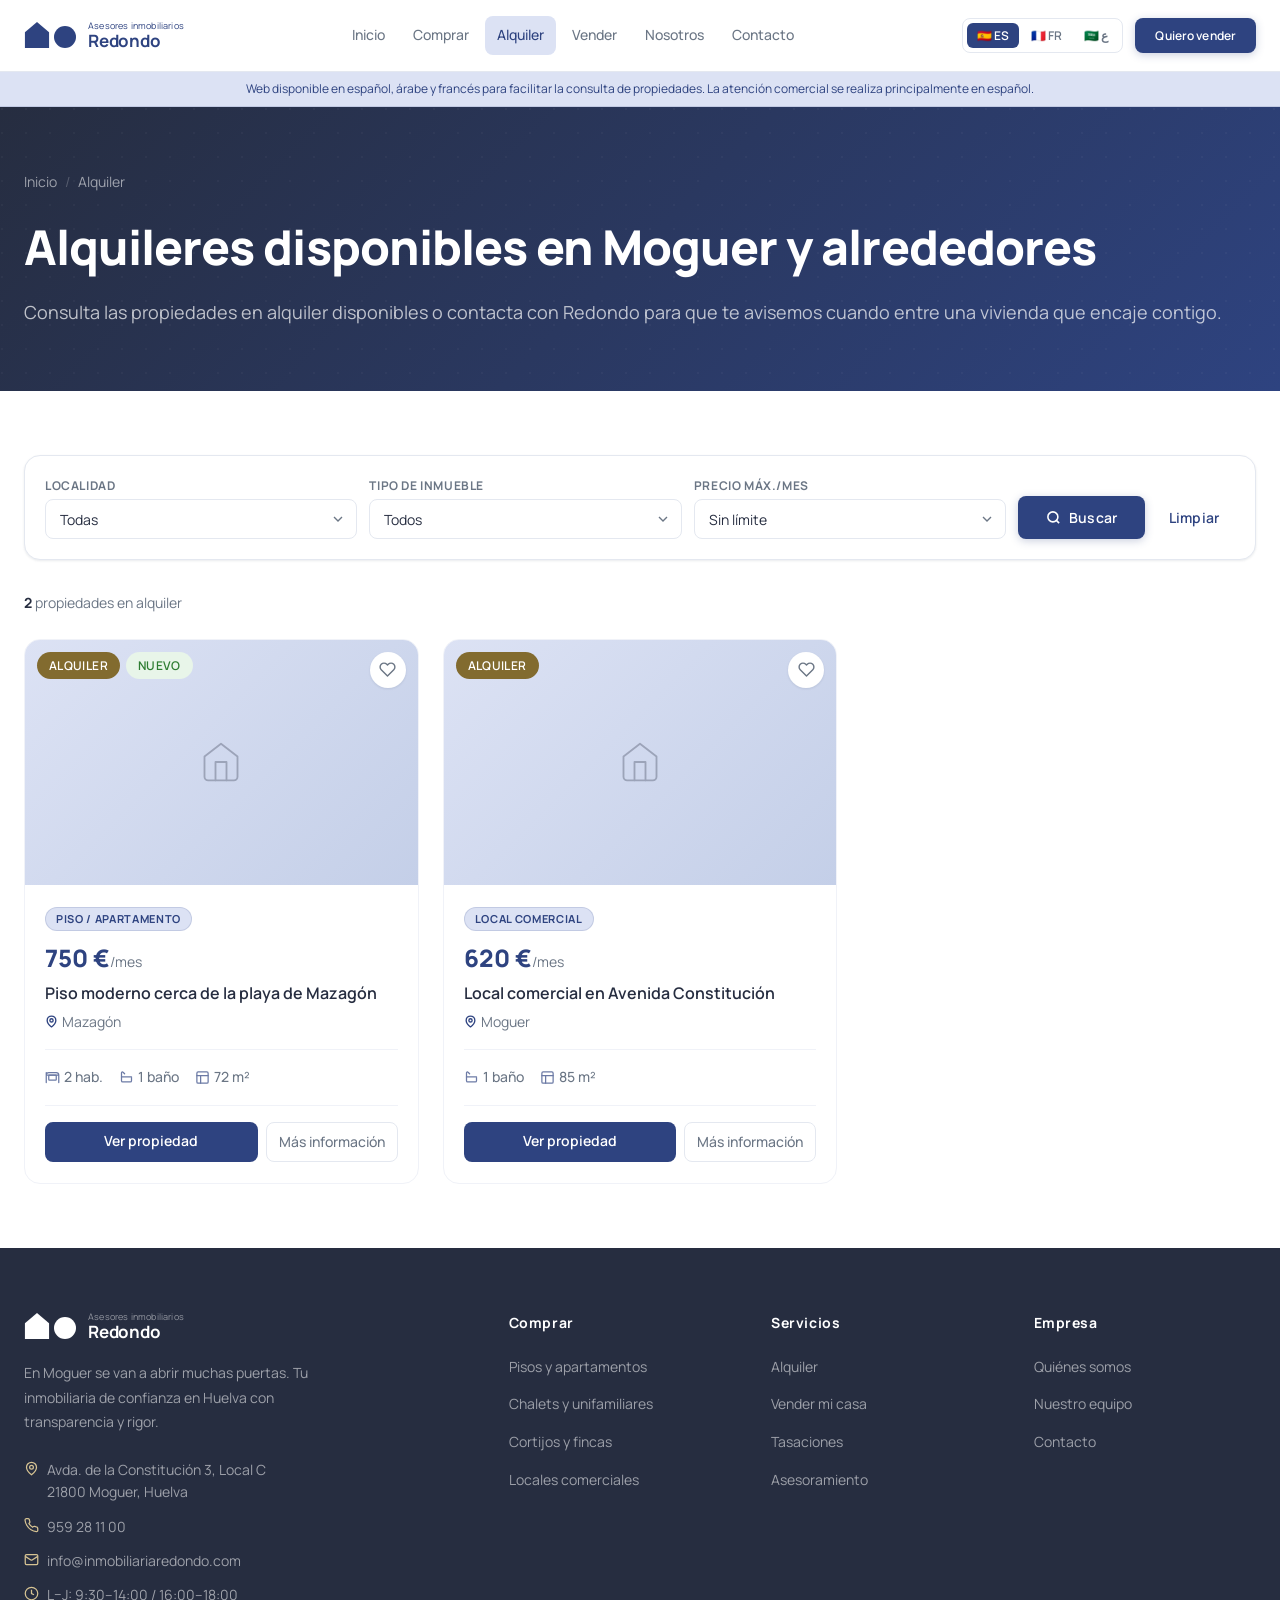
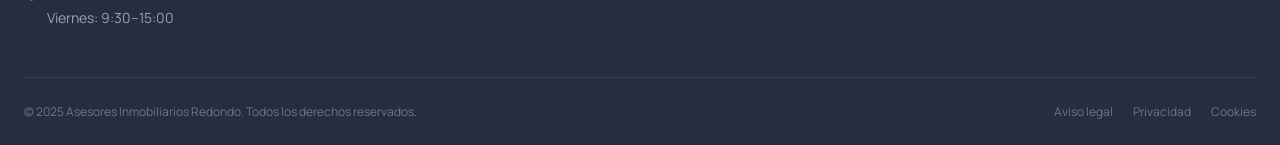
==== commit ef4b6a1d: "Add files via upload" ====
--- a/inmobiliaria-redondo/alquiler.html
+++ b/inmobiliaria-redondo/alquiler.html
@@ -26,20 +26,20 @@
           </div>
         </a>
         <nav class="nav" aria-label="Navegación principal">
-          <a href="./index.html"    class="nav-link">Inicio</a>
-          <a href="./comprar.html"  class="nav-link">Comprar</a>
-          <a href="./alquiler.html" class="nav-link active" aria-current="page">Alquiler</a>
-          <a href="./vender.html"   class="nav-link">Vender</a>
-          <a href="./nosotros.html" class="nav-link">Nosotros</a>
-          <a href="./contacto.html" class="nav-link">Contacto</a>
+          <a href="./index.html"    class="nav-link" data-i18n="nav.inicio">Inicio</a>
+          <a href="./comprar.html"  class="nav-link" data-i18n="nav.comprar">Comprar</a>
+          <a href="./alquiler.html" class="nav-link active" aria-current="page" data-i18n="nav.alquilar">Alquiler</a>
+          <a href="./vender.html"   class="nav-link" data-i18n="nav.vender">Vender</a>
+          <a href="./nosotros.html" class="nav-link" data-i18n="nav.nosotros">Nosotros</a>
+          <a href="./contacto.html" class="nav-link" data-i18n="nav.contacto">Contacto</a>
         </nav>
         <div class="header-actions">
           <div class="lang-selector" role="group" aria-label="Idioma">
-            <button class="lang-btn active" data-lang="es">ES</button>
-            <button class="lang-btn" data-lang="fr">FR</button>
-            <button class="lang-btn" data-lang="ar">العربية</button>
-          </div>
-          <a href="./vender.html" class="btn btn-primary btn-sm">Quiero vender</a>
+            <button class="lang-btn active" data-lang="es">🇪🇸 ES</button>
+            <button class="lang-btn" data-lang="fr">🇫🇷 FR</button>
+            <button class="lang-btn" data-lang="ar">🇸🇦 ع</button>
+          </div>
+          <a href="./vender.html" class="btn btn-primary btn-sm" data-i18n="nav.sell_btn">Quiero vender</a>
           <button class="nav-toggle" aria-expanded="false" aria-label="Abrir menú">
             <span></span><span></span><span></span>
           </button>
@@ -49,19 +49,24 @@
   </header>
 
   <nav class="mobile-nav" aria-label="Menú móvil">
-    <a href="./index.html"    class="nav-link">Inicio</a>
-    <a href="./comprar.html"  class="nav-link">Comprar</a>
-    <a href="./alquiler.html" class="nav-link active" aria-current="page">Alquiler</a>
-    <a href="./vender.html"   class="nav-link">Vender</a>
-    <a href="./nosotros.html" class="nav-link">Nosotros</a>
-    <a href="./contacto.html" class="nav-link">Contacto</a>
+    <a href="./index.html"    class="nav-link" data-i18n="nav.inicio">Inicio</a>
+    <a href="./comprar.html"  class="nav-link" data-i18n="nav.comprar">Comprar</a>
+    <a href="./alquiler.html" class="nav-link active" aria-current="page" data-i18n="nav.alquilar">Alquiler</a>
+    <a href="./vender.html"   class="nav-link" data-i18n="nav.vender">Vender</a>
+    <a href="./nosotros.html" class="nav-link" data-i18n="nav.nosotros">Nosotros</a>
+    <a href="./contacto.html" class="nav-link" data-i18n="nav.contacto">Contacto</a>
     <div class="mobile-lang">
-      <button class="lang-btn active" data-lang="es">ES</button>
-      <button class="lang-btn" data-lang="fr">FR</button>
-      <button class="lang-btn" data-lang="ar">العربية</button>
+      <button class="lang-btn active" data-lang="es">🇪🇸 ES</button>
+      <button class="lang-btn" data-lang="fr">🇫🇷 FR</button>
+      <button class="lang-btn" data-lang="ar">🇸🇦 ع</button>
     </div>
-    <a href="./vender.html" class="btn btn-primary" style="margin-top:0.75rem;width:100%;justify-content:center">Quiero vender</a>
+    <a href="./vender.html" class="btn btn-primary" style="margin-top:0.75rem;width:100%;justify-content:center" data-i18n="nav.sell_btn">Quiero vender</a>
   </nav>
+
+  <!-- ══ AVISO MULTIIDIOMA ══════════════════════════════════════ -->
+  <div class="i18n-notice" role="note">
+    <span data-i18n="notice">Web disponible en español, árabe y francés para facilitar la consulta de propiedades. La atención comercial se realiza principalmente en español.</span>
+  </div>
 
   <main>
 
@@ -73,8 +78,8 @@
           <span class="breadcrumb-sep" aria-hidden="true">/</span>
           <span aria-current="page">Alquiler</span>
         </nav>
-        <h1 class="page-hero-title">Alquileres disponibles en Moguer y alrededores</h1>
-        <p class="page-hero-subtitle">Consulta las propiedades en alquiler disponibles o contacta con Redondo para que te avisemos cuando entre una vivienda que encaje contigo.</p>
+        <h1 class="page-hero-title" data-i18n="alq.hero_title">Alquileres disponibles en Moguer y alrededores</h1>
+        <p class="page-hero-subtitle" data-i18n="alq.hero_subtitle">Consulta las propiedades en alquiler disponibles o contacta con Redondo para que te avisemos cuando entre una vivienda que encaje contigo.</p>
       </div>
     </section>
 
@@ -174,7 +179,7 @@
               <span class="brand">Redondo</span>
             </div>
           </a>
-          <p class="footer-desc">En Moguer se van a abrir muchas puertas. Tu inmobiliaria de confianza en Huelva con transparencia y rigor.</p>
+          <p class="footer-desc" data-i18n="footer.desc">En Moguer se van a abrir muchas puertas. Tu inmobiliaria de confianza en Huelva con transparencia y rigor.</p>
           <ul class="footer-contact-list" aria-label="Datos de contacto">
             <li class="footer-contact-item">
               <svg width="15" height="15" viewBox="0 0 24 24" fill="none" stroke="currentColor" stroke-width="2" aria-hidden="true"><path d="M20 10c0 6-8 12-8 12S4 16 4 10a8 8 0 0 1 16 0Z"/><circle cx="12" cy="10" r="3"/></svg>
@@ -196,38 +201,38 @@
         </div>
 
         <div>
-          <h3 class="footer-col-title">Comprar</h3>
+          <h3 class="footer-col-title" data-i18n="footer.col_buy">Comprar</h3>
           <ul class="footer-links">
-            <li><a href="./comprar.html" class="footer-link">Pisos y apartamentos</a></li>
-            <li><a href="./comprar.html" class="footer-link">Chalets y unifamiliares</a></li>
-            <li><a href="./comprar.html" class="footer-link">Cortijos y fincas</a></li>
-            <li><a href="./comprar.html" class="footer-link">Locales comerciales</a></li>
+            <li><a href="./comprar.html" class="footer-link" data-i18n="footer.buy_flats">Pisos y apartamentos</a></li>
+            <li><a href="./comprar.html" class="footer-link" data-i18n="footer.buy_houses">Chalets y unifamiliares</a></li>
+            <li><a href="./comprar.html" class="footer-link" data-i18n="footer.buy_fincas">Cortijos y fincas</a></li>
+            <li><a href="./comprar.html" class="footer-link" data-i18n="footer.buy_locals">Locales comerciales</a></li>
           </ul>
         </div>
 
         <div>
-          <h3 class="footer-col-title">Servicios</h3>
+          <h3 class="footer-col-title" data-i18n="footer.col_services">Servicios</h3>
           <ul class="footer-links">
-            <li><a href="./alquiler.html" class="footer-link">Alquiler</a></li>
-            <li><a href="./vender.html"   class="footer-link">Vender mi casa</a></li>
-            <li><a href="./nosotros.html" class="footer-link">Tasaciones</a></li>
-            <li><a href="./contacto.html" class="footer-link">Asesoramiento</a></li>
+            <li><a href="./alquiler.html" class="footer-link" data-i18n="footer.svc_rent">Alquiler</a></li>
+            <li><a href="./vender.html"   class="footer-link" data-i18n="footer.svc_sell">Vender mi casa</a></li>
+            <li><a href="./nosotros.html" class="footer-link" data-i18n="footer.svc_valuation">Tasaciones</a></li>
+            <li><a href="./contacto.html" class="footer-link" data-i18n="footer.svc_advice">Asesoramiento</a></li>
           </ul>
         </div>
 
         <div>
-          <h3 class="footer-col-title">Empresa</h3>
+          <h3 class="footer-col-title" data-i18n="footer.col_company">Empresa</h3>
           <ul class="footer-links">
-            <li><a href="./nosotros.html" class="footer-link">Quiénes somos</a></li>
-            <li><a href="./nosotros.html" class="footer-link">Nuestro equipo</a></li>
-            <li><a href="./contacto.html" class="footer-link">Contacto</a></li>
+            <li><a href="./nosotros.html" class="footer-link" data-i18n="footer.co_about">Quiénes somos</a></li>
+            <li><a href="./nosotros.html" class="footer-link" data-i18n="footer.co_team">Nuestro equipo</a></li>
+            <li><a href="./contacto.html" class="footer-link" data-i18n="footer.co_contact">Contacto</a></li>
           </ul>
         </div>
 
       </div>
 
       <div class="footer-bottom">
-        <p class="footer-copy">© 2025 Asesores Inmobiliarios Redondo. Todos los derechos reservados.</p>
+        <p class="footer-copy" data-i18n="footer.copy">© 2025 Asesores Inmobiliarios Redondo. Todos los derechos reservados.</p>
         <nav class="footer-legal" aria-label="Legal">
           <a href="#">Aviso legal</a>
           <a href="#">Privacidad</a>
--- a/inmobiliaria-redondo/assets/css/styles.css
+++ b/inmobiliaria-redondo/assets/css/styles.css
@@ -2683,10 +2683,10 @@
   line-height: 1.7;
 }
 
-/* ── Proceso ── */
+/* ── Proceso (vender.html — pasos horizontales) ── */
 .proceso-section { background: var(--c-bg); }
 
-.proceso-grid {
+.proceso-steps-grid {
   display: grid;
   grid-template-columns: repeat(5, minmax(0, 1fr));
   gap: var(--space-5);
@@ -2695,15 +2695,14 @@
   margin: 0;
 }
 
-.proceso-step {
-  /* Sobreescribe display:flex de regla legacy anterior */
+.proceso-steps-grid .proceso-step {
   display: block;
   position: relative;
   z-index: 1;
   min-width: 0;
 }
 
-.proceso-step-num {
+.proceso-steps-grid .proceso-step-num {
   width: 44px;
   height: 44px;
   background: var(--c-primary);
@@ -2719,12 +2718,12 @@
   flex-shrink: 0;
 }
 
-.proceso-step-icon {
+.proceso-steps-grid .proceso-step-icon {
   color: var(--c-primary);
   margin-bottom: var(--space-3);
 }
 
-.proceso-step-title {
+.proceso-steps-grid .proceso-step-title {
   font-size: var(--text-sm);
   font-weight: 700;
   color: var(--c-dark);
@@ -2732,7 +2731,7 @@
   line-height: 1.4;
 }
 
-.proceso-step-desc {
+.proceso-steps-grid .proceso-step-desc {
   font-size: var(--text-xs);
   color: var(--c-text-muted);
   line-height: 1.65;
@@ -3058,8 +3057,7 @@
 
 /* ── Responsive vender ── */
 @media (max-width: 1024px) {
-  .proceso-grid { grid-template-columns: repeat(3, 1fr); }
-  .proceso-grid::before { display: none; }
+  .proceso-steps-grid { grid-template-columns: repeat(3, 1fr); }
 }
 
 @media (max-width: 768px) {
@@ -3067,14 +3065,14 @@
     grid-template-columns: 1fr;
     gap: var(--space-10);
   }
-  .proceso-grid { grid-template-columns: repeat(2, 1fr); }
+  .proceso-steps-grid { grid-template-columns: repeat(2, 1fr); }
 }
 
 @media (max-width: 600px) {
-  .beneficios-grid { grid-template-columns: 1fr 1fr; }
-  .proceso-grid   { grid-template-columns: 1fr; }
-  .form-row       { grid-template-columns: 1fr; }
-  .page-hero-actions { flex-direction: column; align-items: flex-start; }
+  .beneficios-grid    { grid-template-columns: 1fr 1fr; }
+  .proceso-steps-grid { grid-template-columns: 1fr; }
+  .form-row           { grid-template-columns: 1fr; }
+  .page-hero-actions  { flex-direction: column; align-items: flex-start; }
 }
 
 @media (max-width: 400px) {
@@ -3533,8 +3531,51 @@
 }
 
 /* Map section */
+.contacto-map-frame-wrap {
+  position: relative;
+}
+
+.map-overlay {
+  position: absolute;
+  inset: 0;
+  z-index: 2;
+  cursor: pointer;
+  background: transparent;
+}
+
+.map-overlay-label {
+  position: absolute;
+  top: 50%;
+  left: 50%;
+  transform: translate(-50%, -50%);
+  background: rgba(0, 0, 0, 0.62);
+  color: #fff;
+  padding: 9px 18px;
+  border-radius: 999px;
+  font-size: var(--text-sm);
+  font-weight: 500;
+  display: flex;
+  align-items: center;
+  gap: var(--space-2);
+  pointer-events: none;
+  opacity: 0;
+  transition: opacity 0.2s ease;
+  white-space: nowrap;
+}
+
+.map-overlay:hover .map-overlay-label,
+.map-overlay:focus .map-overlay-label {
+  opacity: 1;
+}
+
+.map-overlay.is-active {
+  pointer-events: none;
+}
+
 .contacto-map-wrap {
   margin-top: var(--space-12);
+  margin-left: var(--space-10);
+  margin-right: var(--space-10);
   border-radius: var(--radius-xl);
   overflow: hidden;
   border: 1px solid var(--c-border);
@@ -3543,7 +3584,7 @@
 
 .contacto-map-iframe {
   width: 100%;
-  height: 380px;
+  height: 280px;
   border: 0;
   display: block;
   background: var(--c-bg);
@@ -3588,6 +3629,238 @@
   .contact-action-row { flex-direction: column; }
   .contact-action-btn,
   .contact-action-btn-wa { flex: none; width: 100%; }
-  .contacto-map-iframe { height: 280px; }
+  .contacto-map-wrap { margin-left: 0; margin-right: 0; }
+  .contacto-map-iframe { height: 220px; }
   .contacto-map-footer { flex-direction: column; align-items: flex-start; }
 }
+
+/* ══════════════════════════════════════════════════════════════
+   I18N — Aviso de idioma + soporte RTL (árabe)
+   ══════════════════════════════════════════════════════════════ */
+
+/* ── Banner aviso multiidioma ──────────────────────────────── */
+.i18n-notice {
+  background: var(--c-primary-light);
+  border-bottom: 1px solid rgba(46,67,128,.15);
+  padding: .5rem var(--space-4);
+  text-align: center;
+  font-size: var(--text-xs);
+  color: var(--c-primary);
+  line-height: 1.5;
+}
+
+/* ── Fuente árabe: fallback al sistema ─────────────────────── */
+[dir="rtl"] {
+  font-family: 'Manrope', 'Geeza Pro', 'Arabic Typesetting',
+               'Traditional Arabic', 'Noto Sans Arabic',
+               system-ui, sans-serif;
+}
+
+/* ── Header ────────────────────────────────────────────────── */
+[dir="rtl"] .header-inner  { flex-direction: row-reverse; }
+[dir="rtl"] .nav            { flex-direction: row-reverse; }
+[dir="rtl"] .header-actions { flex-direction: row-reverse; }
+[dir="rtl"] .lang-selector  { flex-direction: row-reverse; }
+
+/* ── Mobile nav ────────────────────────────────────────────── */
+[dir="rtl"] .mobile-nav { text-align: right; }
+[dir="rtl"] .mobile-lang { flex-direction: row-reverse; justify-content: flex-start; }
+
+/* ── Hero (home) ───────────────────────────────────────────── */
+[dir="rtl"] .hero-content   { text-align: right; }
+[dir="rtl"] .hero-label     { justify-content: flex-end; }
+[dir="rtl"] .hero-actions   { flex-direction: row-reverse; justify-content: flex-start; }
+[dir="rtl"] .hero-search    { direction: rtl; }
+[dir="rtl"] .hero-search-field label { text-align: right; }
+[dir="rtl"] .hero-stats     { justify-content: flex-end; }
+[dir="rtl"] .hero-stat-value,
+[dir="rtl"] .hero-stat-label { text-align: right; }
+
+/* ── Secciones generales ───────────────────────────────────── */
+[dir="rtl"] .section-header-row { flex-direction: row-reverse; }
+[dir="rtl"] .section-label,
+[dir="rtl"] .section-title,
+[dir="rtl"] .section-subtitle { text-align: right; }
+[dir="rtl"] .text-center .section-label,
+[dir="rtl"] .text-center .section-title,
+[dir="rtl"] .text-center .section-subtitle { text-align: center; }
+[dir="rtl"] .divider { margin-inline: 0; }
+
+/* ── Breadcrumb ────────────────────────────────────────────── */
+[dir="rtl"] .breadcrumb { flex-direction: row-reverse; justify-content: flex-start; }
+
+/* ── Page hero ─────────────────────────────────────────────── */
+[dir="rtl"] .page-hero-title,
+[dir="rtl"] .page-hero-subtitle { text-align: right; }
+
+/* ── Property cards ────────────────────────────────────────── */
+[dir="rtl"] .prop-card-body { text-align: right; }
+[dir="rtl"] .prop-meta      { flex-direction: row-reverse; }
+[dir="rtl"] .prop-features  { flex-direction: row-reverse; }
+[dir="rtl"] .prop-badge-row { flex-direction: row-reverse; }
+
+/* ── Zone cards ────────────────────────────────────────────── */
+[dir="rtl"] .zone-card-body { text-align: right; }
+
+/* ── Sell section ──────────────────────────────────────────── */
+[dir="rtl"] .sell-text      { text-align: right; }
+[dir="rtl"] .sell-check-item { flex-direction: row-reverse; }
+[dir="rtl"] .sell-check-item > div { text-align: right; }
+
+/* ── Process (index.html — 2 cols) ─────────────────────────── */
+[dir="rtl"] .proceso-col-header { flex-direction: row-reverse; }
+[dir="rtl"] .proceso-col        { text-align: right; }
+[dir="rtl"] .proceso-step       { flex-direction: row-reverse; }
+[dir="rtl"] .proceso-step-text  { text-align: right; }
+
+/* ── Process (vender.html — 5 steps horizontal) ─────────────── */
+[dir="rtl"] .proceso-steps-grid            { direction: rtl; }
+[dir="rtl"] .proceso-steps-grid .proceso-step { text-align: right; }
+
+/* ── Why section ───────────────────────────────────────────── */
+[dir="rtl"] .why-grid      { direction: rtl; }
+[dir="rtl"] .why-point     { flex-direction: row-reverse; }
+[dir="rtl"] .why-point > div { text-align: right; }
+
+/* ── Contact brief ─────────────────────────────────────────── */
+[dir="rtl"] .contact-brief-cta     { text-align: right; }
+[dir="rtl"] .contact-brief-actions { flex-direction: row-reverse; justify-content: flex-start; }
+
+/* ── CTA section ───────────────────────────────────────────── */
+[dir="rtl"] .cta-title,
+[dir="rtl"] .cta-subtitle { text-align: right; }
+[dir="rtl"] .cta-actions  { flex-direction: row-reverse; justify-content: flex-start; }
+
+/* ── Footer ────────────────────────────────────────────────── */
+[dir="rtl"] .footer-brand   { text-align: right; }
+[dir="rtl"] .footer-contact-item { flex-direction: row-reverse; }
+[dir="rtl"] .footer-col-title,
+[dir="rtl"] .footer-links,
+[dir="rtl"] .footer-links li { text-align: right; }
+[dir="rtl"] .footer-bottom { flex-direction: row-reverse; }
+[dir="rtl"] .footer-legal  { flex-direction: row-reverse; }
+
+/* ── Formularios ───────────────────────────────────────────── */
+[dir="rtl"] .form-label    { text-align: right; display: block; }
+[dir="rtl"] .form-control  { text-align: right; direction: rtl; }
+[dir="rtl"] .form-consent  { flex-direction: row-reverse; justify-content: flex-end; }
+
+/* ── Nosotros ──────────────────────────────────────────────── */
+[dir="rtl"] .nos-split-text    { text-align: right; }
+[dir="rtl"] .nos-valor-card    { text-align: right; }
+[dir="rtl"] .nos-oficina-item  { flex-direction: row-reverse; }
+[dir="rtl"] .nos-oficina-item > div { text-align: right; }
+/* En RTL: la columna invertida (nos-split-reverse) debe anularse
+   ya que la bidi del propio RTL la reordena visualmente */
+[dir="rtl"] .nos-split-reverse { direction: rtl; }
+
+/* ── Contacto ──────────────────────────────────────────────── */
+[dir="rtl"] .contact-info-list { text-align: right; }
+[dir="rtl"] .contact-info-item { flex-direction: row-reverse; }
+[dir="rtl"] .contact-info-item > div { text-align: right; }
+[dir="rtl"] .contact-action-row { flex-direction: row-reverse; }
+[dir="rtl"] .contact-maps-link { flex-direction: row-reverse; justify-content: flex-end; }
+[dir="rtl"] .contacto-map-footer { flex-direction: row-reverse; }
+[dir="rtl"] .contacto-map-address { flex-direction: row-reverse; }
+
+/* ── i18n notice RTL ───────────────────────────────────────── */
+[dir="rtl"] .i18n-notice { direction: rtl; }
+
+/* RTL — secciones centradas deben mantenerse centradas */
+[dir="rtl"] .contact-brief-cta     { text-align: center; }
+[dir="rtl"] .contact-brief-actions { justify-content: center; }
+[dir="rtl"] .cta-actions           { justify-content: center; }
+[dir="rtl"] .vender-cta-btns       { justify-content: center; }
+[dir="rtl"] .vender-cta-title,
+[dir="rtl"] .vender-cta-desc       { text-align: center; }
+
+/* ============================================================
+   POLISH — Focus visible, animaciones, UX móvil
+   ============================================================ */
+
+/* ── Focus visible en elementos interactivos ─────────────── */
+.btn:focus-visible,
+.lang-btn:focus-visible,
+.nav-toggle:focus-visible,
+.zone-card:focus-visible,
+.team-card:focus-visible,
+.beneficio-card:focus-visible,
+.nos-valor-card:focus-visible,
+.idioma-card:focus-visible,
+.filter-mobile-toggle:focus-visible,
+.property-card-btn-info:focus-visible,
+.property-card-detail-wa:focus-visible,
+.property-card-detail-ficha:focus-visible,
+.property-card-favorite:focus-visible,
+.prop-share-btn:focus-visible,
+.social-btn:focus-visible,
+.footer-link:focus-visible,
+.footer-legal a:focus-visible,
+.breadcrumb a:focus-visible {
+  outline: 2px solid var(--c-primary);
+  outline-offset: 3px;
+  border-radius: var(--radius-sm);
+}
+
+.btn-gold:focus-visible            { outline-color: var(--c-gold); }
+.btn-wa:focus-visible,
+.alquiler-empty-wa:focus-visible   { outline-color: #1daa52; }
+
+/* ── Hero shapes — flotación muy sutil ───────────────────── */
+@keyframes floatShape {
+  0%, 100% { transform: translateY(0); }
+  50%       { transform: translateY(-14px); }
+}
+
+@media (prefers-reduced-motion: no-preference) {
+  .hero-shape-1 { animation: floatShape 11s ease-in-out infinite; }
+  .hero-shape-2 { animation: floatShape 15s ease-in-out infinite; animation-delay: -5s; }
+  .hero-shape-3 { animation: floatShape 19s ease-in-out infinite reverse; animation-delay: -9s; }
+}
+
+/* ── Stagger en reveal dentro de grids ───────────────────── */
+/* Solo para elementos que usan .reveal (sin afectar hovers) */
+.zones-grid    .zone-card:nth-child(2),
+.beneficios-grid .beneficio-card:nth-child(2),
+.proceso-grid  .proceso-col:nth-child(2)              { transition-delay: 0.09s; }
+
+.zones-grid    .zone-card:nth-child(3),
+.beneficios-grid .beneficio-card:nth-child(3)         { transition-delay: 0.18s; }
+
+.zones-grid    .zone-card:nth-child(4),
+.beneficios-grid .beneficio-card:nth-child(4)         { transition-delay: 0.27s; }
+
+.zones-grid    .zone-card:nth-child(5),
+.beneficios-grid .beneficio-card:nth-child(5)         { transition-delay: 0.34s; }
+
+.zones-grid    .zone-card:nth-child(6)                { transition-delay: 0.40s; }
+
+/* Eliminar stagger con movimiento reducido */
+@media (prefers-reduced-motion: reduce) {
+  .zones-grid    .zone-card,
+  .beneficios-grid .beneficio-card,
+  .proceso-grid  .proceso-col { transition-delay: 0s !important; }
+}
+
+/* Focus en property-card (tiene tabindex="0") */
+.property-card:focus-visible {
+  outline: 2px solid var(--c-primary);
+  outline-offset: 3px;
+  border-radius: var(--radius-xl);
+}
+
+/* ── Mínimos táctiles en móvil ───────────────────────────── */
+@media (max-width: 768px) {
+  .btn    { min-height: 44px; }
+  .btn-sm { min-height: 40px; }
+  .filter-mobile-toggle { min-height: 44px; }
+  .property-card-btn-ver,
+  .property-card-btn-info { min-height: 40px; }
+}
+
+/* ── Ocultar lang-selector en header a ≤400px ────────────── */
+@media (max-width: 400px) {
+  .header .lang-selector { display: none; }
+}
+
+
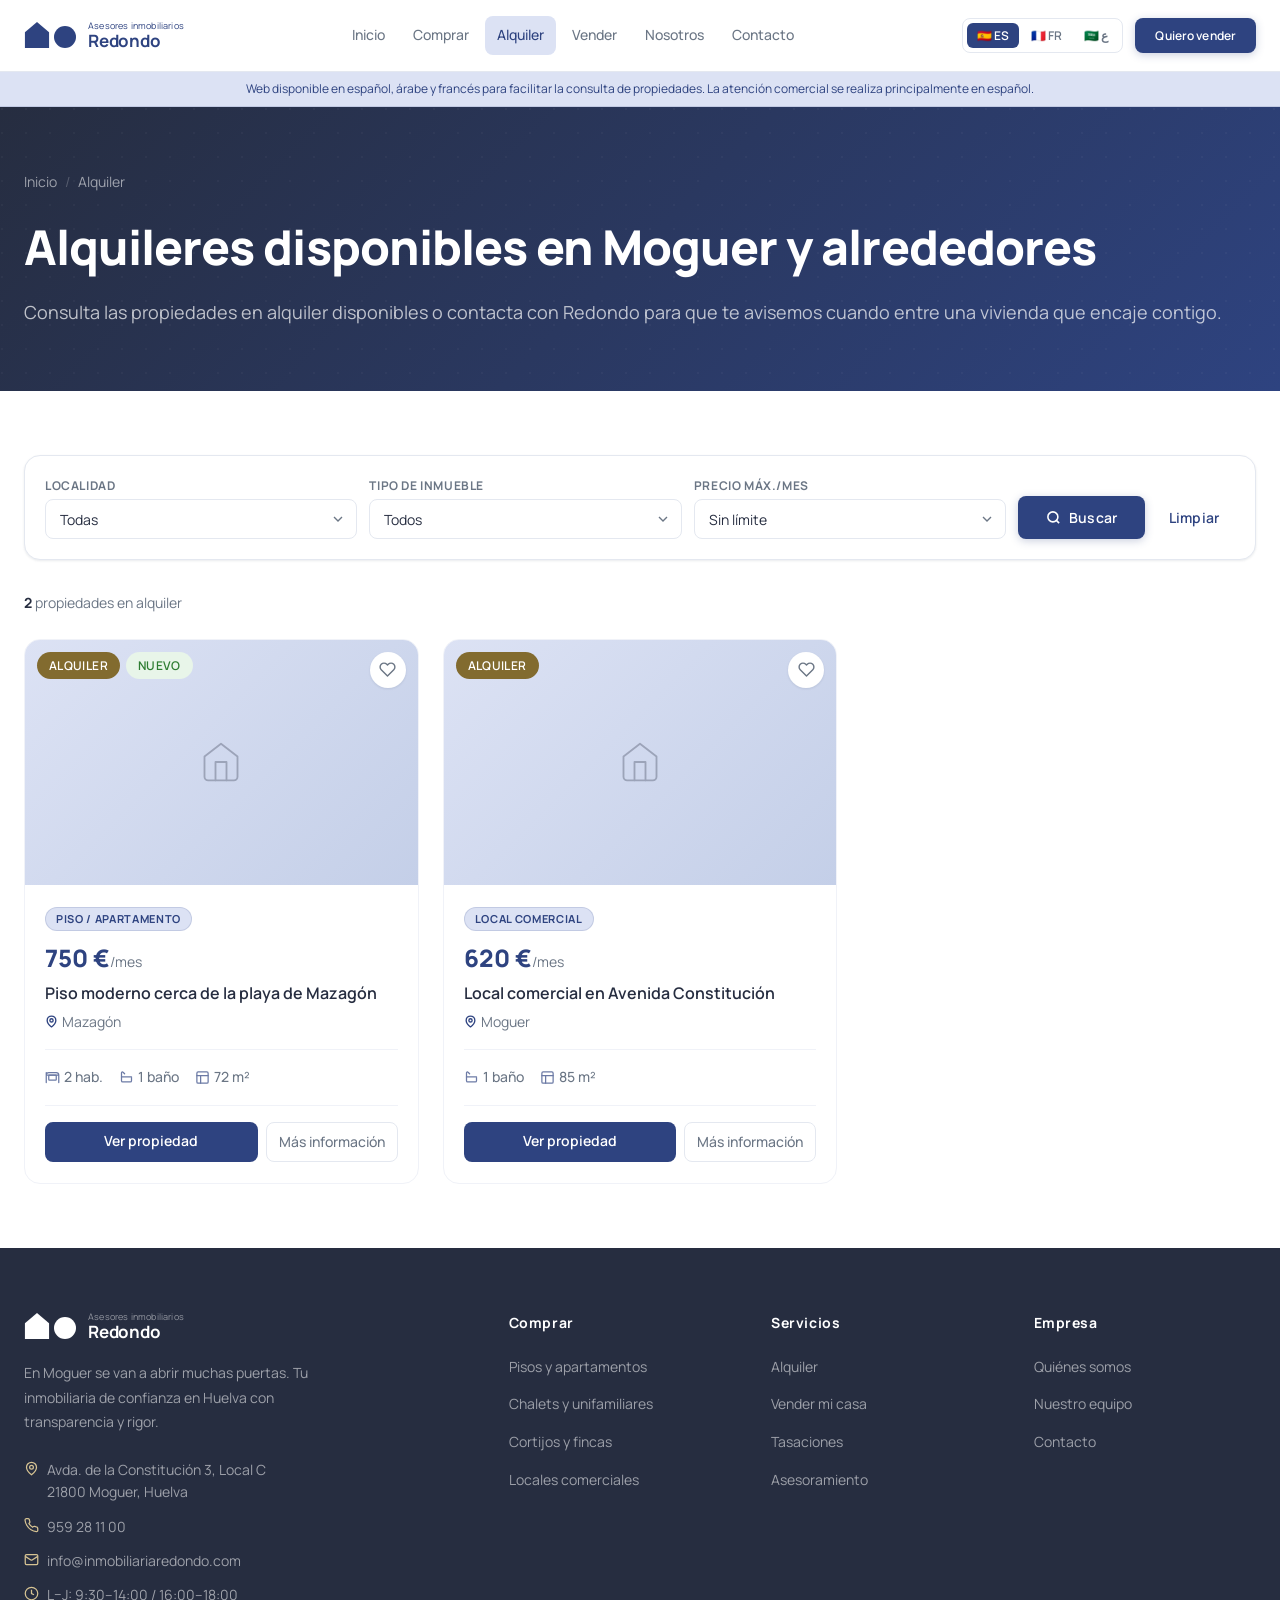
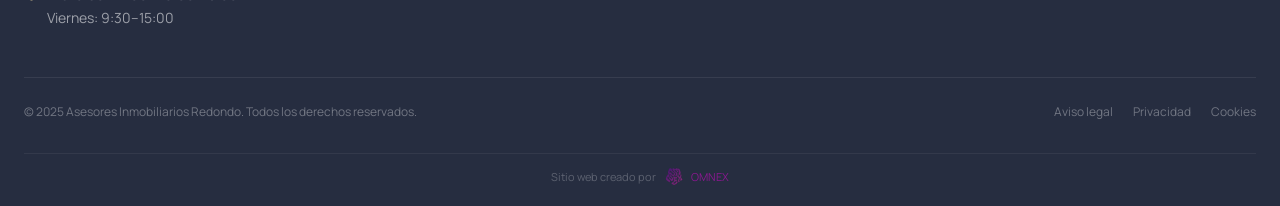
==== commit 3091f7ed: "Add files via upload" ====
--- a/inmobiliaria-redondo/alquiler.html
+++ b/inmobiliaria-redondo/alquiler.html
@@ -239,6 +239,7 @@
           <a href="#">Cookies</a>
         </nav>
       </div>
+      <p class="footer-omnex">Sitio web creado por <a href="https://omnex.es" class="footer-omnex-link" target="_blank" rel="noopener noreferrer"><img src="./assets/img/Omnex_Logo.webp" alt="Omnex" class="footer-omnex-img" width="160" height="160" loading="lazy" decoding="async">OMNEX</a></p>
     </div>
   </footer>
 
--- a/inmobiliaria-redondo/assets/css/styles.css
+++ b/inmobiliaria-redondo/assets/css/styles.css
@@ -452,7 +452,11 @@
 .hero-bg {
   position: absolute;
   inset: 0;
-  background: linear-gradient(135deg, var(--c-dark) 0%, #1a2236 40%, #2e4380 100%);
+  background-image:
+    linear-gradient(135deg, rgba(38,45,64,.88) 0%, rgba(26,34,54,.75) 40%, rgba(46,67,128,.65) 100%),
+    url('../img/Plaza de la iglesia.webp');
+  background-size: cover;
+  background-position: center;
 }
 
 .hero-pattern {
@@ -3863,4 +3867,32 @@
   .header .lang-selector { display: none; }
 }
 
-
+.footer-omnex {
+  font-size: 11px;
+  color: rgba(255,255,255,.25);
+  text-align: center;
+  display: flex;
+  align-items: center;
+  justify-content: center;
+  gap: 5px;
+  margin-top: var(--space-2);
+  padding-top: var(--space-2);
+  padding-bottom: var(--space-4);
+  border-top: 1px solid rgba(255,255,255,.06);
+}
+.footer-omnex-link {
+  color: #88198E;
+  transition: color .2s;
+  display: inline-flex;
+  align-items: center;
+  gap: 2px;
+}
+.footer-omnex-link:hover { color: #a020a8; }
+.footer-omnex-img {
+  height: 28px;
+  width: auto;
+  opacity: .7;
+  vertical-align: middle;
+}
+
+
